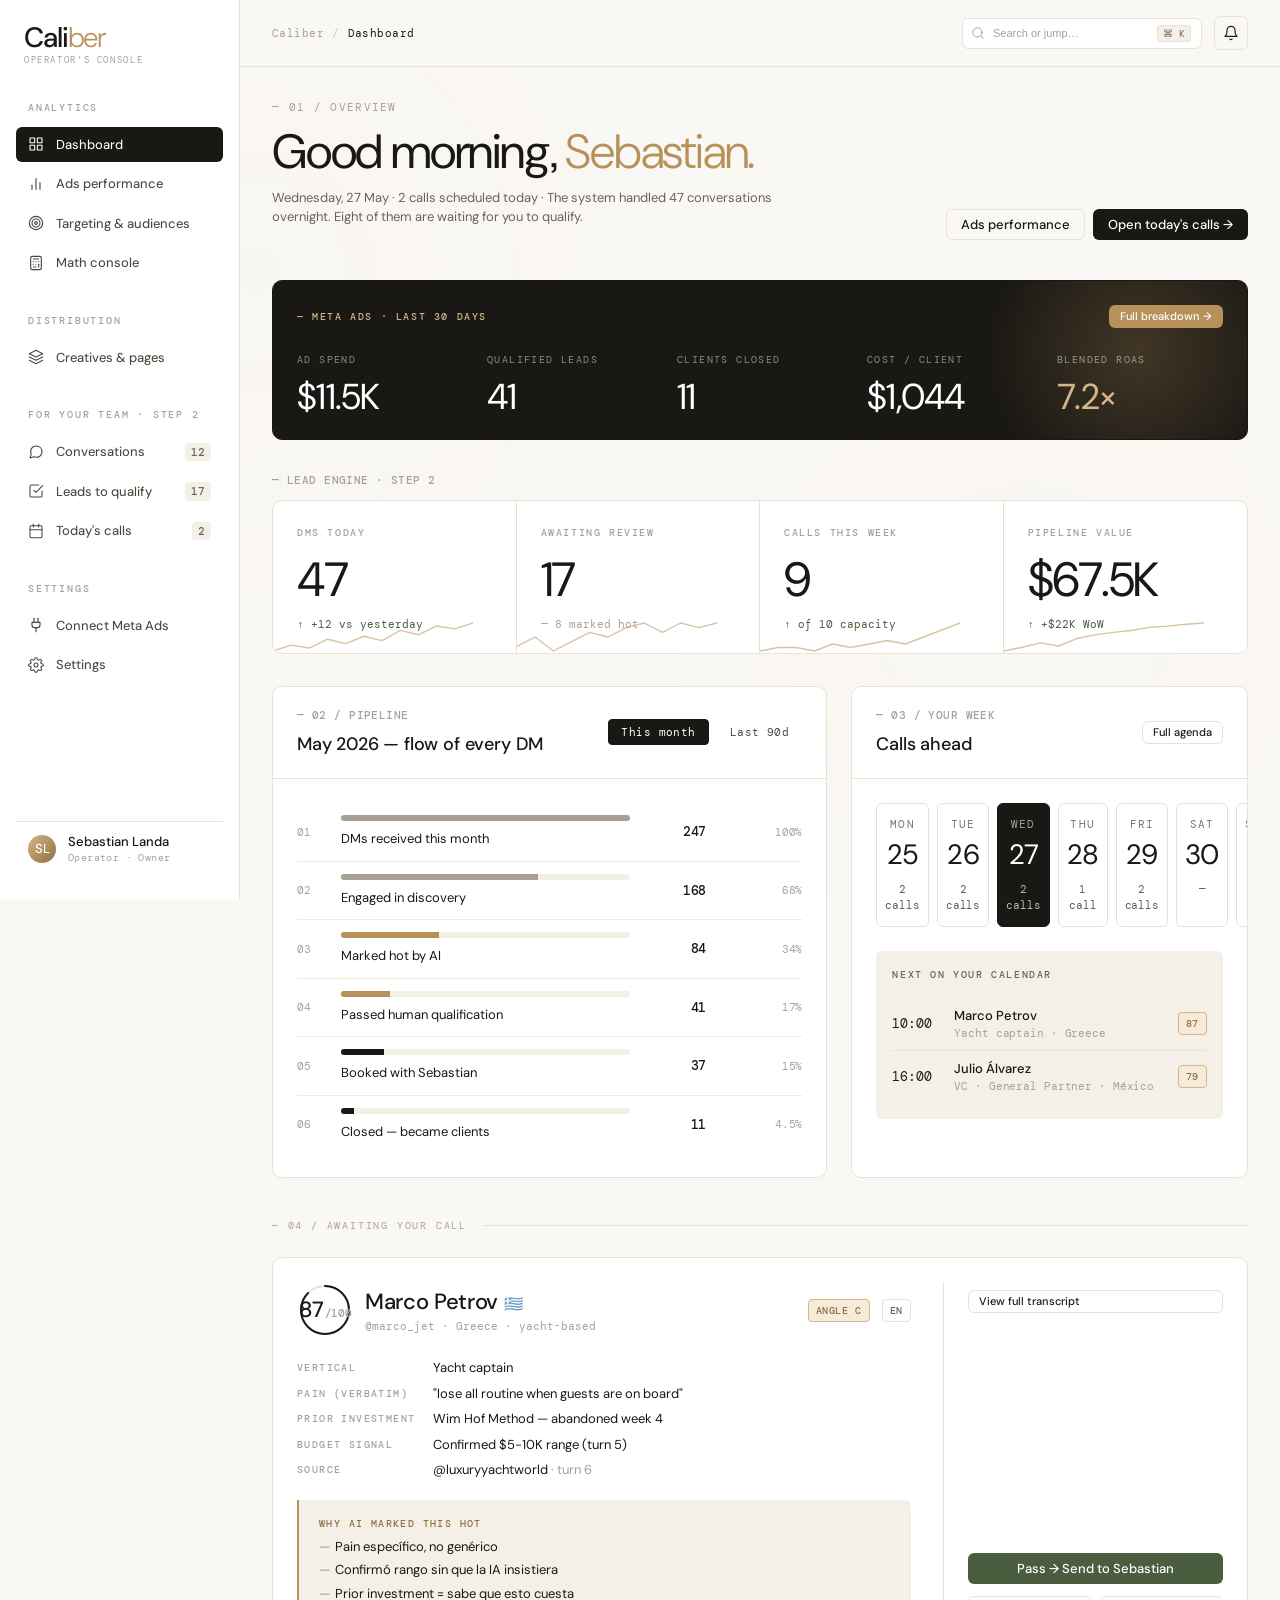
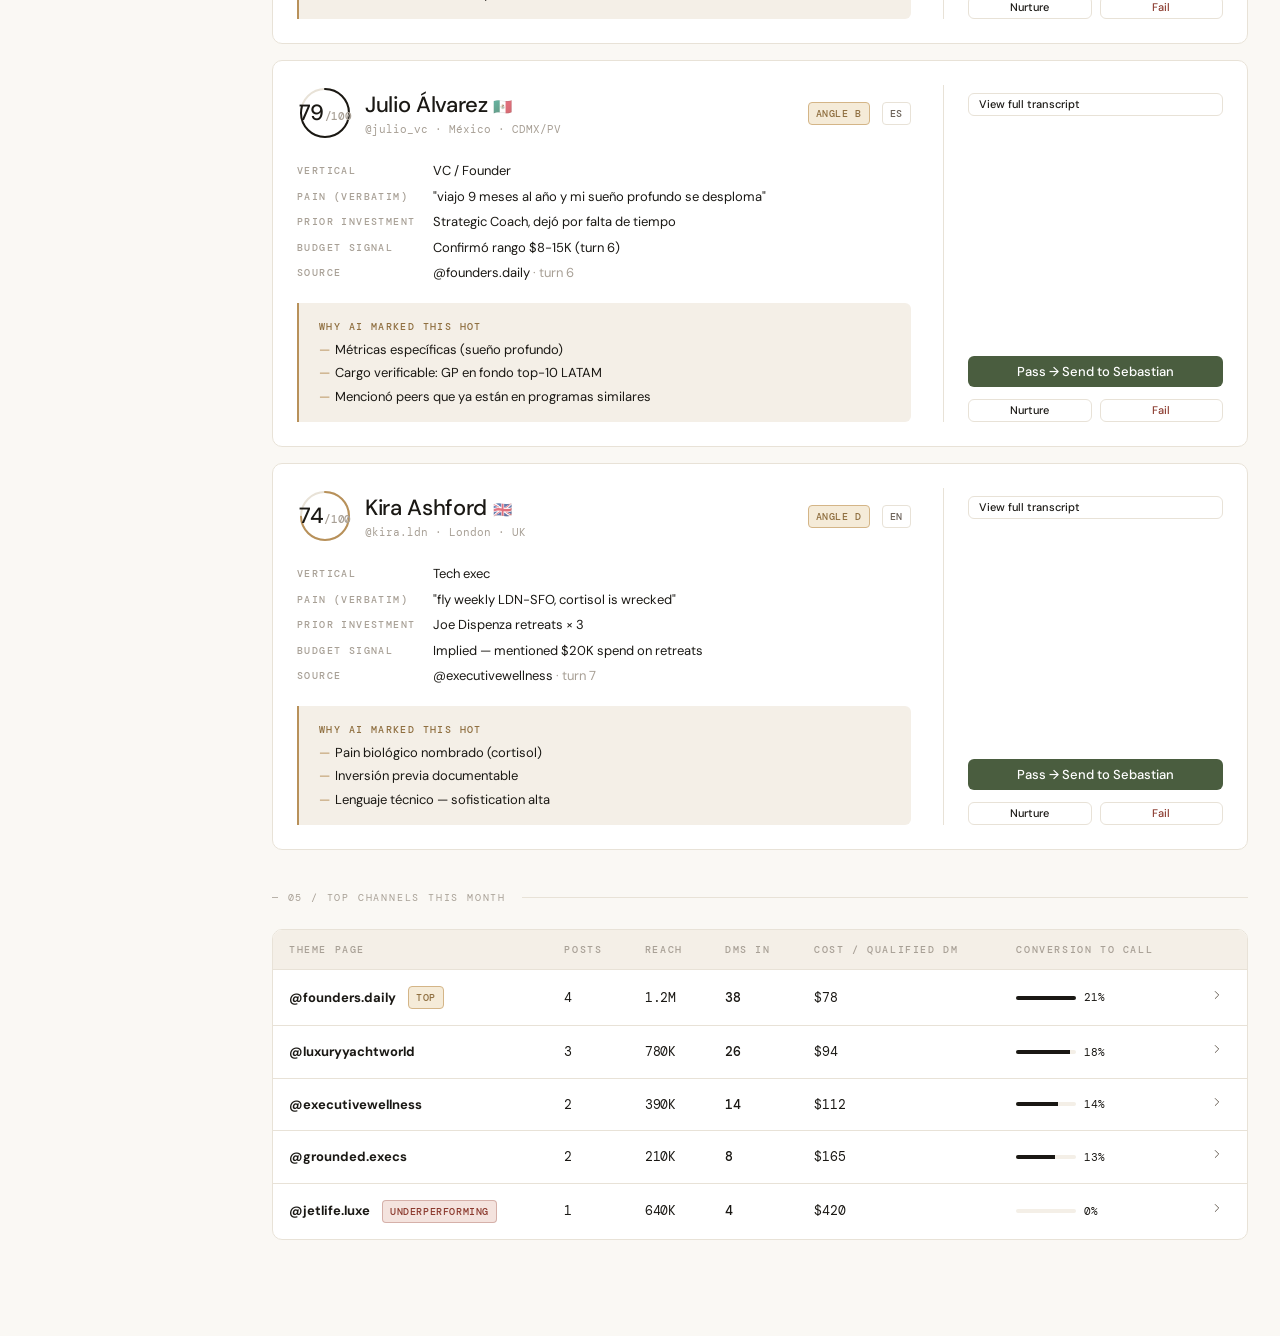
==== index.html @ f2f5db81 "Add Meta Ads analytics: Ads Performance, Targeting & Math Console - New Analytics section: cost funn" ====
<!DOCTYPE html>
<html lang="en">
<head>
<meta charset="UTF-8" />
<meta name="viewport" content="width=device-width, initial-scale=1.0" />
<meta name="caliber-page" content="dashboard|Dashboard" />
<title>Caliber · Dashboard</title>
<link rel="preconnect" href="https://fonts.googleapis.com">
<link rel="preconnect" href="https://fonts.gstatic.com" crossorigin>
<link href="https://fonts.googleapis.com/css2?family=DM+Sans:ital,opsz,wght@0,9..40,100..1000;1,9..40,100..1000&family=DM+Mono:ital,wght@0,300;0,400;0,500;1,300;1,400;1,500&display=swap" rel="stylesheet">
<link rel="stylesheet" href="assets/tokens.css">
<link rel="stylesheet" href="assets/styles.css">
</head>
<body>
<div id="page-content">
<main class="content">

  <!-- Page header ─────────────────────────── -->
  <div class="page-header reveal">
    <div>
      <div class="page-header__num">— 01 / OVERVIEW</div>
      <h1 class="page-header__title">Good morning, <em>Sebastian.</em></h1>
      <p class="page-header__sub">
        Wednesday, 27 May · 2 calls scheduled today · The system handled 47 conversations overnight.
        Eight of them are waiting for you to qualify.
      </p>
    </div>
    <div class="flex gap-2">
      <a href="ads-performance.html" class="btn btn--ghost">Ads performance</a>
      <a href="agenda.html" class="btn btn--primary">Open today's calls →</a>
    </div>
  </div>

  <!-- Ads ROI snapshot (leads the dashboard) ── -->
  <section class="card reveal reveal-1" style="margin-bottom:var(--s-8);background:var(--ink);border-color:var(--ink);overflow:hidden;position:relative">
    <div style="position:absolute;top:-80px;right:-40px;width:300px;height:300px;background:radial-gradient(circle, rgba(184,145,90,0.25), transparent 70%);pointer-events:none"></div>
    <div class="card__body" style="position:relative">
      <div class="flex justify-between items-center mb-6">
        <div class="eyebrow" style="color:var(--gold-soft)">— META ADS · LAST 30 DAYS</div>
        <a href="ads-performance.html" class="btn btn--gold btn--sm">Full breakdown →</a>
      </div>
      <div style="display:grid;grid-template-columns:repeat(5,1fr);gap:var(--s-6)" id="adsSnapshot"></div>
    </div>
  </section>

  <!-- KPIs ─────────────────────────────────── -->
  <div class="eyebrow-num reveal reveal-1" style="margin-bottom:var(--s-3)">— LEAD ENGINE · STEP 2</div>
  <section class="kpi-grid reveal reveal-1" id="kpiGrid"></section>

  <!-- Two-column section ──────────────────── -->
  <div style="display:grid;grid-template-columns: 1.4fr 1fr;gap:var(--s-6);margin-top:var(--s-8)">

    <!-- Pipeline funnel ───────────────────── -->
    <section class="card reveal reveal-2">
      <header class="card__header">
        <div>
          <div class="eyebrow-num">— 02 / PIPELINE</div>
          <h2 class="card__title mt-2">May 2026 — flow of every DM</h2>
        </div>
        <div class="flex gap-2">
          <button class="filter-chip filter-chip--active">This month</button>
          <button class="filter-chip">Last 90d</button>
        </div>
      </header>
      <div class="card__body" id="funnelBody"></div>
    </section>

    <!-- Sebastian's week ──────────────────── -->
    <section class="card reveal reveal-3">
      <header class="card__header">
        <div>
          <div class="eyebrow-num">— 03 / YOUR WEEK</div>
          <h2 class="card__title mt-2">Calls ahead</h2>
        </div>
        <a href="agenda.html" class="btn btn--ghost btn--sm">Full agenda</a>
      </header>
      <div class="card__body" id="weekBody"></div>
    </section>

  </div>

  <!-- Hot leads ───────────────────────────── -->
  <div class="divider-label">
    <span class="divider-label__text">— 04 / Awaiting your call</span>
    <span class="divider-label__line"></span>
  </div>

  <section style="display:grid;gap:var(--s-4)" id="hotLeads"></section>

  <!-- Theme page perf footer ──────────────── -->
  <div class="divider-label">
    <span class="divider-label__text">— 05 / Top channels this month</span>
    <span class="divider-label__line"></span>
  </div>

  <section class="card reveal reveal-5">
    <div class="card__body" style="padding:0">
      <table class="table">
        <thead>
          <tr>
            <th>Theme page</th>
            <th>Posts</th>
            <th>Reach</th>
            <th>DMs in</th>
            <th>Cost / qualified DM</th>
            <th>Conversion to call</th>
            <th></th>
          </tr>
        </thead>
        <tbody id="themePerfBody"></tbody>
      </table>
    </div>
  </section>

  <div style="height:var(--s-16)"></div>

</main>
</div>

<script src="assets/data.js"></script>
<script src="assets/app.js"></script>
<script>
  const D = window.CALIBER_DATA;

  // Ads snapshot (dark band)
  const M = D.meta, ai = M.accountInsights;
  const usd = (n) => '$' + n.toLocaleString('en-US', {maximumFractionDigits: n < 100 ? 2 : 0});
  const usdK = (n) => n >= 1000 ? '$' + (n/1000).toFixed(1) + 'K' : '$' + n;
  const snap = [
    { label: "Ad spend",         value: usdK(ai.spend) },
    { label: "Qualified leads",  value: ai.qualified },
    { label: "Clients closed",   value: ai.customers },
    { label: "Cost / client",    value: usd(ai.spend/ai.customers) },
    { label: "Blended ROAS",     value: (ai.revenue/ai.spend).toFixed(1)+'×', gold: true }
  ];
  document.getElementById('adsSnapshot').innerHTML = snap.map(s => `
    <div>
      <div style="font-family:var(--font-mono);font-size:10px;letter-spacing:0.14em;text-transform:uppercase;color:rgba(255,255,255,0.5);margin-bottom:var(--s-3)">${s.label}</div>
      <div class="display" style="font-size:var(--text-3xl);font-weight:400;letter-spacing:-0.02em;color:${s.gold ? 'var(--gold-soft)' : '#fff'};line-height:1">${s.value}</div>
    </div>
  `).join('');

  // KPIs
  document.getElementById('kpiGrid').innerHTML = D.kpis.map(k => {
    const dir = k.trend === 'up' ? 'up' : k.trend === 'down' ? 'down' : 'flat';
    const arrow = k.trend === 'up' ? '↑' : k.trend === 'down' ? '↓' : '—';
    return `
      <div class="kpi">
        <div class="kpi__label">${k.label}</div>
        <div class="kpi__value">${k.value}</div>
        <div class="kpi__delta kpi__delta--${dir}">${arrow} ${k.delta}</div>
        ${calSparkline(k.spark)}
      </div>
    `;
  }).join('');

  // Pipeline funnel
  document.getElementById('funnelBody').innerHTML = D.pipeline.map((step, idx) => {
    const barWidth = step.pct;
    const isLast = idx === D.pipeline.length - 1;
    return `
      <div style="display:grid;grid-template-columns: 28px 1fr 60px 80px;gap:var(--s-4);align-items:center;padding:var(--s-3) 0;${!isLast ? 'border-bottom:1px solid var(--line-soft);' : ''}">
        <div class="mono text-xs text-quiet">${step.stage}</div>
        <div style="position:relative">
          <div style="background:var(--surface-2);height:6px;border-radius:3px;overflow:hidden;">
            <div style="height:100%;width:${barWidth}%;background:${idx < 2 ? 'var(--ink-quiet)' : idx < 4 ? 'var(--gold)' : 'var(--ink)'};transition:width 800ms cubic-bezier(0.16,1,0.3,1);"></div>
          </div>
          <div class="mt-2 text-sm">${step.label}</div>
        </div>
        <div class="mono text-sm" style="text-align:right;color:var(--ink);font-weight:500">${step.value}</div>
        <div class="mono text-xs text-quiet" style="text-align:right">${step.pct}%</div>
      </div>
    `;
  }).join('');

  // Sebastian's week ahead
  document.getElementById('weekBody').innerHTML = `
    <div style="display:grid;grid-template-columns: repeat(7, 1fr);gap:var(--s-2);">
      ${D.weekAhead.map(d => `
        <div style="padding:var(--s-3) var(--s-2);text-align:center;border:1px solid ${d.today ? 'var(--ink)' : 'var(--line)'};border-radius:var(--r-md);background:${d.today ? 'var(--ink)' : 'var(--surface)'};color:${d.today ? 'var(--surface)' : 'var(--ink)'};">
          <div class="mono text-xs" style="opacity:0.6;letter-spacing:0.1em">${d.day}</div>
          <div class="display text-2xl mt-2" style="line-height:1">${d.date}</div>
          <div class="mono text-xs mt-3" style="opacity:0.7">${d.calls === 0 ? '—' : d.calls + ' call' + (d.calls > 1 ? 's' : '')}</div>
        </div>
      `).join('')}
    </div>
    <div class="mt-6" style="padding:var(--s-4);background:var(--surface-2);border-radius:var(--r-md);">
      <div class="eyebrow mb-4">Next on your calendar</div>
      ${D.todaysCalls.map((c, i) => `
        <div style="display:flex;align-items:center;gap:var(--s-3);padding:var(--s-2) 0;${i === 0 ? 'border-bottom:1px solid var(--line);' : ''}">
          <div class="mono text-sm" style="min-width:50px;color:var(--ink)">${c.time.split('—')[0].trim()}</div>
          <div style="flex:1">
            <div class="text-sm" style="color:var(--ink);font-weight:500">${c.name}</div>
            <div class="mono text-xs text-quiet">${c.vertical} · ${c.country.split('·')[0].trim()}</div>
          </div>
          <div class="tag tag--gold">${c.score}</div>
        </div>
      `).join('')}
    </div>
  `;

  // Hot leads
  document.getElementById('hotLeads').innerHTML = D.leadsHot.slice(0, 3).map((l, i) => `
    <article class="lead-card reveal reveal-${4 + i}">
      <div>
        <div class="lead-card__head">
          ${calScoreDial(l.score, 56)}
          <div>
            <h3 class="lead-card__name">${l.name} <span style="font-size:0.7em;opacity:0.6">${l.flag}</span></h3>
            <div class="lead-card__handle">${l.handle} · ${l.country}</div>
          </div>
          <span class="tag tag--gold" style="margin-left:auto">Angle ${l.angleHit}</span>
          <span class="tag">${l.lang}</span>
        </div>

        <dl class="lead-card__meta">
          <dt>Vertical</dt><dd>${l.vertical}</dd>
          <dt>Pain (verbatim)</dt><dd>"${l.pain}"</dd>
          <dt>Prior investment</dt><dd>${l.priorInvestment}</dd>
          <dt>Budget signal</dt><dd>${l.budgetSignal}</dd>
          <dt>Source</dt><dd>${l.sourceTheme} <span class="text-quiet">· turn ${l.lastTurn}</span></dd>
        </dl>

        <div class="lead-card__why">
          <div class="lead-card__why-label">Why AI marked this hot</div>
          <ul>${l.why.map(w => `<li>${w}</li>`).join('')}</ul>
        </div>
      </div>

      <div class="lead-card__actions">
        <a href="leads.html" class="btn btn--ghost btn--sm" style="justify-content:flex-start">View full transcript</a>
        <div style="margin-top:auto"></div>
        <button class="btn btn--success" onclick="calToast('Lead marked PASS · Calendar slot offered')">Pass → Send to Sebastian</button>
        <div class="lead-card__action-row">
          <button class="btn btn--ghost btn--sm" onclick="calToast('Lead moved to nurture list')">Nurture</button>
          <button class="btn btn--danger btn--sm" onclick="calToast('Lead archived')">Fail</button>
        </div>
      </div>
    </article>
  `).join('');

  // Theme page performance
  const tperf = [
    { handle: "@founders.daily",     posts: 4, reach: "1.2M",  dms: 38, cpd: "$78",  conv: "21%", winner: true },
    { handle: "@luxuryyachtworld",   posts: 3, reach: "780K",  dms: 26, cpd: "$94",  conv: "18%" },
    { handle: "@executivewellness",  posts: 2, reach: "390K",  dms: 14, cpd: "$112", conv: "14%" },
    { handle: "@grounded.execs",     posts: 2, reach: "210K",  dms: 8,  cpd: "$165", conv: "13%" },
    { handle: "@jetlife.luxe",        posts: 1, reach: "640K",  dms: 4,  cpd: "$420", conv: "0%",  warn: true }
  ];
  document.getElementById('themePerfBody').innerHTML = tperf.map(t => `
    <tr>
      <td>
        <div class="flex items-center gap-3">
          <strong>${t.handle}</strong>
          ${t.winner ? '<span class="tag tag--gold">Top</span>' : ''}
          ${t.warn ? '<span class="tag tag--danger">Underperforming</span>' : ''}
        </div>
      </td>
      <td class="mono text-sm">${t.posts}</td>
      <td class="mono text-sm">${t.reach}</td>
      <td class="mono text-sm" style="color:var(--ink);font-weight:500">${t.dms}</td>
      <td class="mono text-sm">${t.cpd}</td>
      <td>
        <div class="flex items-center gap-2">
          <div style="background:var(--surface-2);width:60px;height:4px;border-radius:2px;overflow:hidden;">
            <div style="height:100%;width:${parseFloat(t.conv)*5}%;background:var(--ink);"></div>
          </div>
          <span class="mono text-xs">${t.conv}</span>
        </div>
      </td>
      <td><a href="ads.html" class="text-mute" style="text-decoration:none">${calIcon('arrow', 14)}</a></td>
    </tr>
  `).join('');
</script>
</body>
</html>
---- assets/tokens.css ----
/* ============================================
   CALIBER — Design Tokens
   Quiet luxury operator's console
   ============================================ */

:root {
  /* Surfaces — warm cream paper */
  --bg:           #FAF8F4;
  --surface:      #FFFFFF;
  --surface-2:    #F4EFE7;
  --surface-3:    #ECE6DA;
  --overlay:      rgba(26, 24, 20, 0.55);

  /* Ink — warm charcoal */
  --ink:          #1A1814;
  --ink-soft:     #4D453C;
  --ink-mute:     #6B6259;
  --ink-quiet:    #A8A096;
  --ink-faint:    #C9C2B5;

  /* Lines */
  --line:         #E8E2D7;
  --line-soft:    #F0EAE0;
  --line-strong:  #D4CCBE;

  /* Brand accent — earthy gold, used sparingly */
  --gold:         #B8915A;
  --gold-soft:    #D4B587;
  --gold-deep:    #8F6F40;
  --gold-tint:    #F5EBD8;

  /* Status — warm semantics */
  --hot:          #1A1814;
  --warm:         #B8915A;
  --cool:         #A8A096;
  --danger:       #8B3A2E;
  --danger-tint:  #F4E3DE;
  --success:      #4A5D3F;
  --success-tint: #E3EADE;
  --info:         #4A5466;
  --info-tint:    #DEE2EA;

  /* Type */
  --font-display: 'DM Sans', system-ui, sans-serif;
  --font-body:    'DM Sans', system-ui, sans-serif;
  --font-mono:    'DM Mono', 'SF Mono', monospace;

  /* Scale — modular, 1.25 ratio */
  --text-2xs:  10px;
  --text-xs:   11px;
  --text-sm:   13px;
  --text-base: 14px;
  --text-md:   16px;
  --text-lg:   18px;
  --text-xl:   22px;
  --text-2xl:  28px;
  --text-3xl:  36px;
  --text-4xl:  48px;
  --text-5xl:  64px;
  --text-6xl:  88px;

  /* Spacing — 4px base */
  --s-1: 4px;
  --s-2: 8px;
  --s-3: 12px;
  --s-4: 16px;
  --s-5: 20px;
  --s-6: 24px;
  --s-8: 32px;
  --s-10: 40px;
  --s-12: 48px;
  --s-16: 64px;
  --s-20: 80px;
  --s-24: 96px;

  /* Radii — restrained, mostly sharp */
  --r-xs: 2px;
  --r-sm: 4px;
  --r-md: 6px;
  --r-lg: 10px;
  --r-xl: 16px;
  --r-full: 999px;

  /* Shadows — almost none; the design relies on lines */
  --shadow-sm: 0 1px 0 rgba(26, 24, 20, 0.04);
  --shadow-md: 0 2px 8px rgba(26, 24, 20, 0.06), 0 1px 2px rgba(26, 24, 20, 0.04);
  --shadow-lg: 0 12px 32px rgba(26, 24, 20, 0.08), 0 2px 4px rgba(26, 24, 20, 0.04);
  --shadow-popover: 0 8px 24px rgba(26, 24, 20, 0.12), 0 2px 6px rgba(26, 24, 20, 0.06);

  /* Motion */
  --ease-out:   cubic-bezier(0.16, 1, 0.3, 1);
  --ease-in:    cubic-bezier(0.7, 0, 0.84, 0);
  --ease-inout: cubic-bezier(0.65, 0, 0.35, 1);
  --dur-fast:   140ms;
  --dur-base:   220ms;
  --dur-slow:   420ms;
}

/* ============================================
   Base reset + typography
   ============================================ */
* {
  box-sizing: border-box;
  -webkit-font-smoothing: antialiased;
  -moz-osx-font-smoothing: grayscale;
}

html, body {
  margin: 0;
  padding: 0;
  background: var(--bg);
  color: var(--ink);
  font-family: var(--font-body);
  font-size: var(--text-base);
  line-height: 1.5;
}

body {
  min-height: 100vh;
}

::selection {
  background: var(--gold-soft);
  color: var(--ink);
}

/* Force <em> tags to render upright — used semantically for gold accents */
em, i, cite, address, var, dfn {
  font-style: normal;
}

/* Subtle paper grain on body bg */
body::before {
  content: "";
  position: fixed;
  inset: 0;
  pointer-events: none;
  z-index: 0;
  opacity: 0.4;
  background-image:
    radial-gradient(circle at 20% 30%, rgba(184, 145, 90, 0.04) 0%, transparent 40%),
    radial-gradient(circle at 80% 70%, rgba(184, 145, 90, 0.025) 0%, transparent 50%);
}

/* Type utilities */
.display    { font-family: var(--font-display); letter-spacing: -0.02em; }
.mono       { font-family: var(--font-mono); font-feature-settings: "tnum" on; letter-spacing: -0.01em; }
.eyebrow    { font-family: var(--font-mono); font-size: var(--text-2xs); letter-spacing: 0.16em; text-transform: uppercase; color: var(--ink-mute); font-weight: 500; }
.eyebrow-num{ font-family: var(--font-mono); font-size: var(--text-xs); color: var(--ink-quiet); letter-spacing: 0.04em; font-weight: 500; }
.label      { font-size: var(--text-xs); color: var(--ink-mute); letter-spacing: 0.01em; }
---- assets/styles.css ----
/* ============================================
   CALIBER — Components
   ============================================ */

/* ── Layout shell ─────────────────────────── */
.shell {
  display: grid;
  grid-template-columns: 240px 1fr;
  min-height: 100vh;
  position: relative;
  z-index: 1;
}

.shell--collapsed { grid-template-columns: 64px 1fr; }

/* ── Sidebar ──────────────────────────────── */
.sidebar {
  background: var(--surface);
  border-right: 1px solid var(--line);
  padding: var(--s-6) var(--s-4);
  display: flex;
  flex-direction: column;
  gap: var(--s-8);
  position: sticky;
  top: 0;
  height: 100vh;
  overflow: hidden;
  transition: width var(--dur-base) var(--ease-out);
}

.sidebar__brand {
  display: flex;
  align-items: baseline;
  gap: var(--s-2);
  padding: 0 var(--s-2);
}

.sidebar__brand-mark {
  font-family: var(--font-display);
  font-size: 28px;
  font-weight: 500;
  letter-spacing: -0.04em;
  color: var(--ink);
  line-height: 1;
}

.sidebar__brand-mark em {
  font-style: normal;
  font-weight: 300;
  color: var(--gold);
}

.sidebar__brand-tag {
  font-family: var(--font-mono);
  font-size: 9px;
  letter-spacing: 0.18em;
  color: var(--ink-quiet);
  text-transform: uppercase;
  margin-top: 2px;
}

.sidebar__section { display: flex; flex-direction: column; gap: var(--s-1); }

.sidebar__section-label {
  font-family: var(--font-mono);
  font-size: 10px;
  letter-spacing: 0.18em;
  text-transform: uppercase;
  color: var(--ink-quiet);
  padding: 0 var(--s-3);
  margin-bottom: var(--s-2);
  font-weight: 500;
}

.nav-item {
  display: flex;
  align-items: center;
  gap: var(--s-3);
  padding: var(--s-2) var(--s-3);
  border-radius: var(--r-md);
  color: var(--ink-soft);
  font-size: var(--text-sm);
  text-decoration: none;
  font-weight: 450;
  cursor: pointer;
  position: relative;
  transition: background var(--dur-fast) var(--ease-out), color var(--dur-fast) var(--ease-out);
}

.nav-item:hover {
  background: var(--surface-2);
  color: var(--ink);
}

.nav-item--active {
  background: var(--ink);
  color: var(--surface);
}

.nav-item--active .nav-item__count {
  background: rgba(255, 255, 255, 0.15);
  color: var(--surface);
}

.nav-item__icon {
  width: 16px;
  height: 16px;
  flex-shrink: 0;
}

.nav-item__label { flex: 1; }

.nav-item__count {
  font-family: var(--font-mono);
  font-size: 11px;
  background: var(--surface-2);
  color: var(--ink-mute);
  padding: 1px 6px;
  border-radius: var(--r-sm);
  letter-spacing: -0.02em;
}

.sidebar__footer {
  margin-top: auto;
  padding: var(--s-3);
  border-top: 1px solid var(--line);
  display: flex;
  align-items: center;
  gap: var(--s-3);
}

.avatar {
  width: 28px;
  height: 28px;
  border-radius: var(--r-full);
  background: linear-gradient(135deg, var(--gold-soft), var(--gold-deep));
  display: flex;
  align-items: center;
  justify-content: center;
  font-family: var(--font-display);
  font-size: 13px;
  color: var(--surface);
  font-weight: 500;
  flex-shrink: 0;
}

.avatar--lg { width: 40px; height: 40px; font-size: 16px; }
.avatar--xl { width: 56px; height: 56px; font-size: 22px; }

.sidebar__user-meta { line-height: 1.3; min-width: 0; }
.sidebar__user-name {
  font-size: var(--text-sm);
  color: var(--ink);
  font-weight: 500;
  white-space: nowrap;
  overflow: hidden;
  text-overflow: ellipsis;
}
.sidebar__user-role {
  font-size: var(--text-2xs);
  color: var(--ink-quiet);
  font-family: var(--font-mono);
  letter-spacing: 0.04em;
}

/* ── Main content ─────────────────────────── */
.main {
  display: flex;
  flex-direction: column;
  min-height: 100vh;
  overflow: hidden;
}

.topbar {
  display: flex;
  align-items: center;
  justify-content: space-between;
  padding: var(--s-4) var(--s-8);
  border-bottom: 1px solid var(--line);
  background: var(--bg);
  position: sticky;
  top: 0;
  z-index: 10;
  backdrop-filter: blur(8px);
  background: rgba(250, 248, 244, 0.85);
}

.topbar__left { display: flex; align-items: center; gap: var(--s-6); }
.topbar__right { display: flex; align-items: center; gap: var(--s-3); }

.breadcrumb {
  display: flex;
  align-items: center;
  gap: var(--s-2);
  font-family: var(--font-mono);
  font-size: var(--text-xs);
  letter-spacing: 0.04em;
  color: var(--ink-quiet);
}

.breadcrumb__sep { opacity: 0.5; }
.breadcrumb__current { color: var(--ink); }

.cmdk-trigger {
  display: flex;
  align-items: center;
  gap: var(--s-2);
  padding: 6px 10px 6px 8px;
  background: var(--surface);
  border: 1px solid var(--line);
  border-radius: var(--r-md);
  color: var(--ink-quiet);
  font-size: var(--text-xs);
  cursor: pointer;
  min-width: 240px;
  transition: border-color var(--dur-fast);
}

.cmdk-trigger:hover { border-color: var(--line-strong); }

.cmdk-trigger__kbd {
  margin-left: auto;
  font-family: var(--font-mono);
  font-size: 10px;
  padding: 1px 5px;
  background: var(--surface-2);
  border: 1px solid var(--line);
  border-radius: 3px;
  color: var(--ink-mute);
}

/* ── Content padding ──────────────────────── */
.content { padding: var(--s-8); flex: 1; overflow: auto; }
.content--flush { padding: 0; }

/* ── Page header ──────────────────────────── */
.page-header {
  display: flex;
  align-items: end;
  justify-content: space-between;
  margin-bottom: var(--s-10);
  gap: var(--s-8);
}

.page-header__title {
  font-family: var(--font-display);
  font-size: var(--text-4xl);
  font-weight: 400;
  letter-spacing: -0.025em;
  line-height: 1;
  color: var(--ink);
  margin: 0;
  font-feature-settings: "ss01" on;
}

.page-header__title em {
  font-style: normal;
  font-weight: 300;
  color: var(--gold);
}

.page-header__sub {
  margin-top: var(--s-3);
  color: var(--ink-mute);
  font-size: var(--text-sm);
  max-width: 56ch;
}

.page-header__num {
  font-family: var(--font-mono);
  font-size: var(--text-xs);
  color: var(--ink-quiet);
  letter-spacing: 0.12em;
  margin-bottom: var(--s-3);
}

/* ── Buttons ──────────────────────────────── */
.btn {
  display: inline-flex;
  align-items: center;
  justify-content: center;
  gap: var(--s-2);
  padding: 8px 14px;
  font-family: var(--font-body);
  font-size: var(--text-sm);
  font-weight: 500;
  border: 1px solid transparent;
  border-radius: var(--r-md);
  cursor: pointer;
  transition: all var(--dur-fast) var(--ease-out);
  text-decoration: none;
  line-height: 1;
  white-space: nowrap;
}

.btn:focus-visible {
  outline: 2px solid var(--gold);
  outline-offset: 2px;
}

.btn--primary { background: var(--ink); color: var(--surface); }
.btn--primary:hover { background: #000; transform: translateY(-1px); }

.btn--ghost { background: transparent; color: var(--ink); border-color: var(--line); }
.btn--ghost:hover { background: var(--surface-2); border-color: var(--line-strong); }

.btn--gold { background: var(--gold); color: var(--surface); }
.btn--gold:hover { background: var(--gold-deep); }

.btn--danger { background: transparent; color: var(--danger); border-color: var(--line); }
.btn--danger:hover { background: var(--danger-tint); border-color: var(--danger); }

.btn--success { background: var(--success); color: var(--surface); }
.btn--success:hover { background: #3a4a31; transform: translateY(-1px); }

.btn--icon { padding: 8px; min-width: 32px; }

.btn--lg { padding: 12px 20px; font-size: var(--text-md); }
.btn--sm { padding: 5px 10px; font-size: var(--text-xs); }

/* ── Cards ────────────────────────────────── */
.card {
  background: var(--surface);
  border: 1px solid var(--line);
  border-radius: var(--r-lg);
  overflow: hidden;
}

.card__header {
  padding: var(--s-5) var(--s-6);
  border-bottom: 1px solid var(--line);
  display: flex;
  align-items: center;
  justify-content: space-between;
}

.card__title {
  font-family: var(--font-display);
  font-size: var(--text-lg);
  font-weight: 500;
  letter-spacing: -0.01em;
  margin: 0;
}

.card__body { padding: var(--s-6); }

/* ── KPI tiles ────────────────────────────── */
.kpi-grid {
  display: grid;
  grid-template-columns: repeat(4, 1fr);
  gap: 0;
  border: 1px solid var(--line);
  border-radius: var(--r-lg);
  background: var(--surface);
  overflow: hidden;
}

.kpi {
  padding: var(--s-6) var(--s-6) var(--s-5);
  border-right: 1px solid var(--line);
  position: relative;
  transition: background var(--dur-base);
}

.kpi:last-child { border-right: none; }
.kpi:hover { background: var(--surface-2); }

.kpi__label {
  font-family: var(--font-mono);
  font-size: 10px;
  letter-spacing: 0.16em;
  text-transform: uppercase;
  color: var(--ink-quiet);
  font-weight: 500;
  margin-bottom: var(--s-4);
}

.kpi__value {
  font-family: var(--font-display);
  font-size: var(--text-4xl);
  font-weight: 400;
  letter-spacing: -0.03em;
  color: var(--ink);
  line-height: 1;
  display: flex;
  align-items: baseline;
  gap: var(--s-2);
}

.kpi__value sup {
  font-family: var(--font-mono);
  font-size: var(--text-xs);
  font-weight: 500;
  color: var(--ink-mute);
  letter-spacing: 0;
  top: -1em;
}

.kpi__delta {
  font-family: var(--font-mono);
  font-size: var(--text-xs);
  margin-top: var(--s-3);
  letter-spacing: 0;
}

.kpi__delta--up    { color: var(--success); }
.kpi__delta--down  { color: var(--danger); }
.kpi__delta--flat  { color: var(--ink-quiet); }

.kpi__spark {
  position: absolute;
  bottom: 0;
  left: 0;
  right: 0;
  height: 32px;
  opacity: 0.6;
  pointer-events: none;
}

/* ── Tags / Pills ─────────────────────────── */
.tag {
  display: inline-flex;
  align-items: center;
  gap: 4px;
  font-family: var(--font-mono);
  font-size: 10px;
  letter-spacing: 0.06em;
  padding: 3px 7px;
  border-radius: var(--r-sm);
  border: 1px solid var(--line);
  color: var(--ink-mute);
  background: var(--surface);
  font-weight: 500;
  text-transform: uppercase;
}

.tag--gold   { background: var(--gold-tint); color: var(--gold-deep); border-color: var(--gold-soft); }
.tag--hot    { background: var(--ink); color: var(--surface); border-color: var(--ink); }
.tag--success{ background: var(--success-tint); color: var(--success); border-color: rgba(74, 93, 63, 0.3); }
.tag--danger { background: var(--danger-tint); color: var(--danger); border-color: rgba(139, 58, 46, 0.3); }
.tag--info   { background: var(--info-tint); color: var(--info); border-color: rgba(74, 84, 102, 0.3); }
.tag--ghost  { background: transparent; }

/* ── Pillar tag (special) ─────────────────── */
.pillar-tag {
  display: inline-flex;
  align-items: center;
  justify-content: center;
  width: 22px;
  height: 22px;
  border: 1px solid var(--line);
  border-radius: var(--r-sm);
  font-family: var(--font-mono);
  font-size: 11px;
  font-weight: 500;
  color: var(--ink-soft);
  background: var(--surface);
}

.pillar-tag--active { background: var(--ink); color: var(--surface); border-color: var(--ink); }

/* ── Score dial ───────────────────────────── */
.score-dial {
  display: inline-flex;
  align-items: center;
  justify-content: center;
  position: relative;
  width: 64px;
  height: 64px;
}

.score-dial__num {
  font-family: var(--font-display);
  font-size: var(--text-xl);
  font-weight: 500;
  color: var(--ink);
  letter-spacing: -0.02em;
  position: relative;
  z-index: 2;
  line-height: 1;
}

.score-dial__num em {
  font-size: var(--text-xs);
  color: var(--ink-quiet);
  font-style: normal;
  font-family: var(--font-mono);
  margin-left: 1px;
}

.score-dial svg {
  position: absolute;
  inset: 0;
  transform: rotate(-90deg);
}

.score-dial__track { stroke: var(--line); fill: none; }
.score-dial__fill  { stroke: var(--ink); fill: none; transition: stroke-dashoffset var(--dur-slow) var(--ease-out); }
.score-dial--warm .score-dial__fill { stroke: var(--gold); }
.score-dial--cool .score-dial__fill { stroke: var(--ink-quiet); }

/* Score dial inverted (on dark surfaces) */
.call-brief--current .score-dial__num,
.summary-banner .score-dial__num { color: var(--surface); }
.call-brief--current .score-dial__num em,
.summary-banner .score-dial__num em { color: rgba(255,255,255,0.5); }
.call-brief--current .score-dial__track,
.summary-banner .score-dial__track { stroke: rgba(255,255,255,0.15); }
.call-brief--current .score-dial__fill,
.summary-banner .score-dial__fill { stroke: var(--gold-soft); }

/* ── Status dot ───────────────────────────── */
.dot {
  width: 6px;
  height: 6px;
  border-radius: var(--r-full);
  display: inline-block;
}
.dot--hot   { background: var(--gold); box-shadow: 0 0 0 3px var(--gold-tint); }
.dot--warm  { background: var(--ink-mute); }
.dot--cool  { background: var(--ink-faint); }
.dot--live  {
  background: #46BB7D;
  box-shadow: 0 0 0 3px rgba(70, 187, 125, 0.18);
  animation: live-pulse 2s ease-in-out infinite;
}

@keyframes live-pulse {
  0%, 100% { box-shadow: 0 0 0 3px rgba(70, 187, 125, 0.18); }
  50%      { box-shadow: 0 0 0 6px rgba(70, 187, 125, 0.08); }
}

/* ── Tables ───────────────────────────────── */
.table {
  width: 100%;
  border-collapse: collapse;
  font-size: var(--text-sm);
}

.table th {
  text-align: left;
  font-family: var(--font-mono);
  font-size: 10px;
  letter-spacing: 0.16em;
  text-transform: uppercase;
  color: var(--ink-quiet);
  font-weight: 500;
  padding: var(--s-3) var(--s-4);
  border-bottom: 1px solid var(--line);
  background: var(--surface-2);
}

.table td {
  padding: var(--s-4);
  border-bottom: 1px solid var(--line);
  color: var(--ink);
  vertical-align: middle;
}

.table tr { transition: background var(--dur-fast); }
.table tr:hover td { background: var(--surface-2); cursor: pointer; }
.table tr:last-child td { border-bottom: none; }

/* ── Inputs ───────────────────────────────── */
.input {
  display: block;
  width: 100%;
  padding: 9px 12px;
  font-family: var(--font-body);
  font-size: var(--text-sm);
  color: var(--ink);
  background: var(--surface);
  border: 1px solid var(--line);
  border-radius: var(--r-md);
  transition: border-color var(--dur-fast);
}

.input:focus {
  outline: none;
  border-color: var(--ink);
}

.input::placeholder { color: var(--ink-quiet); }

.input-group { display: flex; flex-direction: column; gap: 6px; }

/* ── Filters bar ──────────────────────────── */
.filter-bar {
  display: flex;
  align-items: center;
  gap: var(--s-2);
  padding: var(--s-3) var(--s-4);
  border: 1px solid var(--line);
  border-radius: var(--r-md);
  background: var(--surface);
  flex-wrap: wrap;
}

.filter-chip {
  padding: 5px 12px;
  font-family: var(--font-mono);
  font-size: 11px;
  letter-spacing: 0.04em;
  color: var(--ink-soft);
  background: transparent;
  border: 1px solid transparent;
  border-radius: var(--r-sm);
  cursor: pointer;
  transition: all var(--dur-fast);
}

.filter-chip:hover { background: var(--surface-2); }
.filter-chip--active { background: var(--ink); color: var(--surface); border-color: var(--ink); }

/* ── Divider with label ───────────────────── */
.divider-label {
  display: flex;
  align-items: center;
  gap: var(--s-4);
  margin: var(--s-10) 0 var(--s-6);
}

.divider-label__line {
  height: 1px;
  background: var(--line);
  flex: 1;
}

.divider-label__text {
  font-family: var(--font-mono);
  font-size: 10px;
  letter-spacing: 0.18em;
  text-transform: uppercase;
  color: var(--ink-quiet);
}

/* ── Conversation bubbles ─────────────────── */
.bubble {
  max-width: 70%;
  padding: var(--s-3) var(--s-4);
  font-size: var(--text-sm);
  line-height: 1.55;
  border-radius: var(--r-lg);
}

.bubble--ai {
  background: var(--surface-2);
  color: var(--ink);
  border-bottom-left-radius: 2px;
  align-self: flex-start;
}

.bubble--lead {
  background: var(--ink);
  color: var(--surface);
  border-bottom-right-radius: 2px;
  align-self: flex-end;
}

.bubble__meta {
  font-family: var(--font-mono);
  font-size: 10px;
  color: var(--ink-quiet);
  margin-top: 4px;
  letter-spacing: 0.04em;
}

.bubble--lead + .bubble__meta { text-align: right; }

/* ── Lead card (large) ────────────────────── */
.lead-card {
  background: var(--surface);
  border: 1px solid var(--line);
  border-radius: var(--r-lg);
  padding: var(--s-6);
  display: grid;
  grid-template-columns: 1fr 280px;
  gap: var(--s-8);
  transition: border-color var(--dur-base), transform var(--dur-base) var(--ease-out);
}

.lead-card:hover { border-color: var(--ink); }

.lead-card__head {
  display: flex;
  align-items: center;
  gap: var(--s-3);
  margin-bottom: var(--s-5);
}

.lead-card__name {
  font-family: var(--font-display);
  font-size: var(--text-xl);
  font-weight: 500;
  letter-spacing: -0.015em;
  margin: 0;
}

.lead-card__handle {
  font-family: var(--font-mono);
  font-size: var(--text-xs);
  color: var(--ink-quiet);
  letter-spacing: 0;
}

.lead-card__meta {
  display: grid;
  grid-template-columns: 120px 1fr;
  gap: 6px var(--s-4);
  font-size: var(--text-sm);
  margin-bottom: var(--s-5);
}

.lead-card__meta dt {
  font-family: var(--font-mono);
  font-size: 10px;
  letter-spacing: 0.14em;
  text-transform: uppercase;
  color: var(--ink-quiet);
  font-weight: 500;
  align-self: center;
}

.lead-card__meta dd {
  margin: 0;
  color: var(--ink);
}

.lead-card__why {
  background: var(--surface-2);
  border-left: 2px solid var(--gold);
  padding: var(--s-4) var(--s-5);
  border-radius: 0 var(--r-md) var(--r-md) 0;
  margin-top: var(--s-5);
}

.lead-card__why-label {
  font-family: var(--font-mono);
  font-size: 10px;
  letter-spacing: 0.14em;
  text-transform: uppercase;
  color: var(--gold-deep);
  font-weight: 500;
  margin-bottom: 6px;
}

.lead-card__why ul {
  margin: 0;
  padding: 0;
  list-style: none;
  display: flex;
  flex-direction: column;
  gap: 4px;
}

.lead-card__why li {
  font-size: var(--text-sm);
  color: var(--ink);
  padding-left: var(--s-4);
  position: relative;
}

.lead-card__why li::before {
  content: "—";
  position: absolute;
  left: 0;
  color: var(--gold);
}

.lead-card__actions {
  display: flex;
  flex-direction: column;
  gap: var(--s-3);
  padding-top: var(--s-2);
  border-left: 1px solid var(--line);
  padding-left: var(--s-6);
}

.lead-card__action-row { display: grid; grid-template-columns: 1fr 1fr; gap: var(--s-2); }

/* ── Theme page card ──────────────────────── */
.tpage-card {
  background: var(--surface);
  border: 1px solid var(--line);
  border-radius: var(--r-md);
  padding: var(--s-4) var(--s-5);
  display: grid;
  grid-template-columns: 36px 1fr auto auto auto auto;
  gap: var(--s-4);
  align-items: center;
  font-size: var(--text-sm);
  transition: border-color var(--dur-fast), background var(--dur-fast);
  cursor: pointer;
}

.tpage-card:hover { border-color: var(--ink); }
.tpage-card--selected { background: var(--surface-2); border-color: var(--ink); }

.tpage-card__star {
  background: transparent;
  border: none;
  cursor: pointer;
  font-size: 16px;
  color: var(--ink-faint);
  padding: 0;
  width: 24px;
  height: 24px;
  display: flex;
  align-items: center;
  justify-content: center;
  transition: color var(--dur-fast);
}

.tpage-card__star--on { color: var(--gold); }
.tpage-card__star:hover { color: var(--gold); }

.tpage-card__handle {
  font-family: var(--font-body);
  font-weight: 500;
  color: var(--ink);
}

.tpage-card__followers {
  font-family: var(--font-mono);
  color: var(--ink-mute);
  font-size: var(--text-xs);
}

.tpage-card__price {
  font-family: var(--font-mono);
  font-size: var(--text-xs);
  color: var(--ink);
  letter-spacing: -0.01em;
}

.tpage-card__audit {
  font-family: var(--font-mono);
  font-size: var(--text-xs);
  padding: 2px 8px;
  border-radius: var(--r-sm);
  letter-spacing: 0;
}

.tpage-card__audit--high { background: var(--success-tint); color: var(--success); }
.tpage-card__audit--mid  { background: var(--gold-tint); color: var(--gold-deep); }
.tpage-card__audit--low  { background: var(--danger-tint); color: var(--danger); }

/* ── Creative tile ────────────────────────── */
.creative-grid {
  display: grid;
  grid-template-columns: repeat(auto-fill, minmax(180px, 1fr));
  gap: var(--s-4);
}

.creative-tile {
  background: var(--surface);
  border: 1px solid var(--line);
  border-radius: var(--r-md);
  overflow: hidden;
  cursor: pointer;
  transition: transform var(--dur-base) var(--ease-out), border-color var(--dur-base);
}

.creative-tile:hover { transform: translateY(-2px); border-color: var(--ink); }
.creative-tile--add {
  display: flex;
  align-items: center;
  justify-content: center;
  min-height: 240px;
  border: 1px dashed var(--line-strong);
  background: transparent;
  color: var(--ink-mute);
  font-family: var(--font-mono);
  font-size: var(--text-xs);
  letter-spacing: 0.12em;
  text-transform: uppercase;
}

.creative-tile--add:hover { border-color: var(--ink); color: var(--ink); background: var(--surface-2); }

.creative-tile__thumb {
  aspect-ratio: 4/5;
  background: linear-gradient(135deg, #2C2620, #4D453C);
  position: relative;
  overflow: hidden;
}

.creative-tile__thumb--reel {
  background:
    radial-gradient(circle at 30% 40%, rgba(184, 145, 90, 0.4) 0%, transparent 50%),
    linear-gradient(135deg, #2C2620, #4D453C);
}

.creative-tile__thumb--carousel {
  background:
    radial-gradient(circle at 70% 60%, rgba(184, 145, 90, 0.3) 0%, transparent 50%),
    linear-gradient(135deg, #1A1814, #2C2620);
}

.creative-tile__thumb--static {
  background:
    radial-gradient(circle at 50% 50%, rgba(212, 181, 135, 0.3) 0%, transparent 60%),
    linear-gradient(135deg, #4D453C, #6B6259);
}

.creative-tile__play {
  position: absolute;
  top: var(--s-3);
  left: var(--s-3);
  font-family: var(--font-mono);
  font-size: 10px;
  letter-spacing: 0.12em;
  text-transform: uppercase;
  color: rgba(255, 255, 255, 0.8);
  padding: 3px 7px;
  border: 1px solid rgba(255, 255, 255, 0.2);
  border-radius: var(--r-sm);
  background: rgba(0, 0, 0, 0.25);
  backdrop-filter: blur(4px);
}

.creative-tile__angle {
  position: absolute;
  top: var(--s-3);
  right: var(--s-3);
  font-family: var(--font-display);
  font-size: var(--text-2xl);
  color: rgba(255, 255, 255, 0.9);
  font-weight: 400;
  font-style: normal;
}

.creative-tile__meta {
  padding: var(--s-3) var(--s-4);
  display: flex;
  align-items: center;
  justify-content: space-between;
  font-size: var(--text-xs);
}

.creative-tile__hook {
  color: var(--ink);
  font-weight: 500;
  margin: 0 0 var(--s-1);
  font-size: var(--text-sm);
  line-height: 1.3;
}

.creative-tile__stats {
  font-family: var(--font-mono);
  color: var(--ink-quiet);
  font-size: 10px;
  letter-spacing: 0.04em;
}

/* ── Modal / overlay ──────────────────────── */
.modal-bg {
  position: fixed;
  inset: 0;
  background: var(--overlay);
  z-index: 100;
  display: none;
  align-items: center;
  justify-content: center;
  padding: var(--s-8);
  animation: fadein var(--dur-base) var(--ease-out);
}

.modal-bg--open { display: flex; }

.modal {
  background: var(--bg);
  border: 1px solid var(--line);
  border-radius: var(--r-lg);
  max-width: 640px;
  width: 100%;
  max-height: 80vh;
  overflow: auto;
  animation: slidein var(--dur-base) var(--ease-out);
}

@keyframes fadein { from { opacity: 0; } to { opacity: 1; } }
@keyframes slidein { from { opacity: 0; transform: translateY(8px); } to { opacity: 1; transform: translateY(0); } }

/* ── Cmd-K palette ────────────────────────── */
.cmdk {
  background: var(--bg);
  border: 1px solid var(--line);
  border-radius: var(--r-lg);
  max-width: 560px;
  width: 100%;
  overflow: hidden;
  box-shadow: var(--shadow-popover);
  animation: cmdk-in var(--dur-base) var(--ease-out);
}

@keyframes cmdk-in {
  from { opacity: 0; transform: translateY(-12px) scale(0.98); }
  to   { opacity: 1; transform: translateY(0) scale(1); }
}

.cmdk__input {
  width: 100%;
  border: none;
  background: transparent;
  padding: var(--s-5) var(--s-6);
  font-family: var(--font-display);
  font-size: var(--text-lg);
  color: var(--ink);
  outline: none;
  border-bottom: 1px solid var(--line);
}

.cmdk__input::placeholder { color: var(--ink-quiet); font-style: normal; }

.cmdk__list { padding: var(--s-2); max-height: 320px; overflow: auto; }
.cmdk__group-label {
  font-family: var(--font-mono);
  font-size: 10px;
  letter-spacing: 0.16em;
  text-transform: uppercase;
  color: var(--ink-quiet);
  padding: var(--s-3) var(--s-3) var(--s-2);
  font-weight: 500;
}

.cmdk__item {
  display: flex;
  align-items: center;
  gap: var(--s-3);
  padding: var(--s-2) var(--s-3);
  border-radius: var(--r-md);
  cursor: pointer;
  font-size: var(--text-sm);
  text-decoration: none;
  color: var(--ink);
}

.nav-item, a.nav-item { text-decoration: none; }

.cmdk__item:hover, .cmdk__item--active { background: var(--surface-2); }
.cmdk__item-icon { color: var(--ink-mute); }
.cmdk__item-shortcut {
  margin-left: auto;
  font-family: var(--font-mono);
  font-size: 10px;
  color: var(--ink-quiet);
  letter-spacing: 0.06em;
}

/* ── Empty states ─────────────────────────── */
.empty {
  display: flex;
  flex-direction: column;
  align-items: center;
  justify-content: center;
  padding: var(--s-16) var(--s-6);
  text-align: center;
  gap: var(--s-3);
}

.empty__icon {
  width: 48px;
  height: 48px;
  border-radius: var(--r-full);
  background: var(--surface-2);
  display: flex;
  align-items: center;
  justify-content: center;
  color: var(--ink-mute);
  margin-bottom: var(--s-2);
}

.empty__title {
  font-family: var(--font-display);
  font-size: var(--text-lg);
  font-weight: 500;
  color: var(--ink);
  margin: 0;
}

.empty__sub { color: var(--ink-mute); font-size: var(--text-sm); max-width: 36ch; }

/* ── Reveal on load (subtle) ──────────────── */
.reveal { opacity: 0; transform: translateY(8px); animation: reveal var(--dur-slow) var(--ease-out) forwards; }
.reveal-1 { animation-delay: 40ms; }
.reveal-2 { animation-delay: 100ms; }
.reveal-3 { animation-delay: 160ms; }
.reveal-4 { animation-delay: 220ms; }
.reveal-5 { animation-delay: 280ms; }
.reveal-6 { animation-delay: 340ms; }

@keyframes reveal {
  to { opacity: 1; transform: translateY(0); }
}

/* ── Utils ────────────────────────────────── */
.flex { display: flex; }
.flex-col { display: flex; flex-direction: column; }
.items-center { align-items: center; }
.justify-between { justify-content: space-between; }
.gap-1 { gap: var(--s-1); }
.gap-2 { gap: var(--s-2); }
.gap-3 { gap: var(--s-3); }
.gap-4 { gap: var(--s-4); }
.gap-6 { gap: var(--s-6); }
.gap-8 { gap: var(--s-8); }
.mt-2 { margin-top: var(--s-2); }
.mt-3 { margin-top: var(--s-3); }
.mt-4 { margin-top: var(--s-4); }
.mt-6 { margin-top: var(--s-6); }
.mb-4 { margin-bottom: var(--s-4); }
.mb-6 { margin-bottom: var(--s-6); }
.text-mute { color: var(--ink-mute); }
.text-quiet { color: var(--ink-quiet); }
.text-gold { color: var(--gold); }
.text-success { color: var(--success); }
.text-danger { color: var(--danger); }
.font-display { font-family: var(--font-display); }
.font-mono { font-family: var(--font-mono); }
.italic { font-style: normal; }
.font-light { font-weight: 300; }
.font-medium { font-weight: 500; }
.text-xs { font-size: var(--text-xs); }
.text-sm { font-size: var(--text-sm); }
.text-lg { font-size: var(--text-lg); }
.text-xl { font-size: var(--text-xl); }
.text-2xl { font-size: var(--text-2xl); }
.text-3xl { font-size: var(--text-3xl); }
.text-4xl { font-size: var(--text-4xl); }
.uppercase { text-transform: uppercase; }
.tracking-wide { letter-spacing: 0.06em; }
.tracking-wider { letter-spacing: 0.14em; }
.w-full { width: 100%; }

/* ============================================
   ADS ANALYTICS — funnel, metrics, insights
   ============================================ */

/* Connection banner */
.conn-banner {
  display: flex;
  align-items: center;
  gap: var(--s-3);
  padding: var(--s-3) var(--s-5);
  background: var(--gold-tint);
  border: 1px solid var(--gold-soft);
  border-radius: var(--r-md);
  margin-bottom: var(--s-6);
  font-size: var(--text-sm);
}
.conn-banner__dot { width: 8px; height: 8px; border-radius: 50%; background: var(--gold); flex-shrink: 0; }
.conn-banner__text { color: var(--ink-soft); }
.conn-banner__text strong { color: var(--ink); }
.conn-banner__cta { margin-left: auto; }

/* Cost funnel — horizontal bars that taper */
.funnel { display: flex; flex-direction: column; gap: var(--s-2); }
.funnel-row {
  display: grid;
  grid-template-columns: 170px 1fr 130px;
  align-items: center;
  gap: var(--s-4);
}
.funnel-row__label { display: flex; flex-direction: column; gap: 2px; }
.funnel-row__stage { font-size: var(--text-sm); font-weight: 500; color: var(--ink); display: flex; align-items: center; gap: 6px; }
.funnel-row__count { font-family: var(--font-mono); font-size: var(--text-xs); color: var(--ink-quiet); }
.funnel-row__bar-wrap { position: relative; height: 38px; display: flex; align-items: center; }
.funnel-row__bar {
  height: 100%;
  border-radius: var(--r-sm);
  display: flex;
  align-items: center;
  padding: 0 var(--s-4);
  color: var(--surface);
  font-family: var(--font-mono);
  font-size: var(--text-xs);
  transition: width 700ms var(--ease-out);
  min-width: 60px;
}
.funnel-row__cost { text-align: right; }
.funnel-row__cost-val { font-family: var(--font-display); font-size: var(--text-lg); font-weight: 500; color: var(--ink); letter-spacing: -0.01em; }
.funnel-row__cost-lbl { font-family: var(--font-mono); font-size: 10px; color: var(--ink-quiet); letter-spacing: 0.04em; }
.funnel-row__drop {
  font-family: var(--font-mono); font-size: 10px; color: var(--ink-faint);
  text-align: center; padding: 2px 0;
}
.funnel-meta-tag {
  font-family: var(--font-mono); font-size: 9px; letter-spacing: 0.08em;
  padding: 1px 5px; border-radius: 3px; text-transform: uppercase;
}
.funnel-meta-tag--api { background: #E7EFFF; color: #0866FF; }
.funnel-meta-tag--calc { background: var(--surface-3); color: var(--ink-mute); }

/* Metric cell (for campaign table) */
.metric { font-family: var(--font-mono); font-size: var(--text-sm); letter-spacing: -0.01em; }
.metric--good { color: var(--success); }
.metric--warn { color: var(--gold-deep); }
.metric--bad  { color: var(--danger); }

/* Insight cards */
.insight-grid { display: grid; grid-template-columns: repeat(2, 1fr); gap: var(--s-4); }
.insight {
  border: 1px solid var(--line);
  border-radius: var(--r-lg);
  padding: var(--s-5);
  background: var(--surface);
  border-left-width: 3px;
}
.insight--good { border-left-color: var(--success); }
.insight--bad  { border-left-color: var(--danger); }
.insight--warn { border-left-color: var(--gold); }
.insight__head { display: flex; align-items: center; gap: var(--s-2); margin-bottom: var(--s-2); }
.insight__icon { flex-shrink: 0; }
.insight--good .insight__icon { color: var(--success); }
.insight--bad  .insight__icon { color: var(--danger); }
.insight--warn .insight__icon { color: var(--gold-deep); }
.insight__title { font-family: var(--font-display); font-size: var(--text-md); font-weight: 500; letter-spacing: -0.01em; }
.insight__body { font-size: var(--text-sm); color: var(--ink-soft); line-height: 1.5; margin-bottom: var(--s-4); }
.insight__action {
  font-family: var(--font-mono); font-size: var(--text-xs);
  display: inline-flex; align-items: center; gap: 6px;
  color: var(--ink); padding: 5px 10px; border: 1px solid var(--line);
  border-radius: var(--r-sm); cursor: pointer; transition: all var(--dur-fast);
}
.insight__action:hover { background: var(--ink); color: var(--surface); border-color: var(--ink); }

/* Breakdown bar (targeting) */
.bd-row {
  display: grid;
  grid-template-columns: 120px 1fr 64px;
  align-items: center;
  gap: var(--s-4);
  padding: var(--s-3) 0;
  border-bottom: 1px solid var(--line-soft);
}
.bd-row:last-child { border-bottom: none; }
.bd-row__label { font-size: var(--text-sm); color: var(--ink); font-weight: 450; }
.bd-row__track { background: var(--surface-2); height: 8px; border-radius: 4px; overflow: hidden; }
.bd-row__fill { height: 100%; background: var(--ink); border-radius: 4px; transition: width 700ms var(--ease-out); }
.bd-row__fill--gold { background: var(--gold); }
.bd-row__val { font-family: var(--font-mono); font-size: var(--text-xs); color: var(--ink-mute); text-align: right; }

/* Audience card */
.aud-card {
  display: grid;
  grid-template-columns: 1fr auto;
  gap: var(--s-3) var(--s-4);
  align-items: center;
  padding: var(--s-4) var(--s-5);
  border: 1px solid var(--line);
  border-radius: var(--r-md);
  transition: border-color var(--dur-fast);
}
.aud-card:hover { border-color: var(--ink); }
.aud-card__name { font-size: var(--text-sm); font-weight: 500; color: var(--ink); }
.aud-card__size { font-family: var(--font-mono); font-size: var(--text-xs); color: var(--ink-quiet); margin-top: 2px; }
.aud-card__suggested { font-size: var(--text-xs); color: var(--ink-mute); grid-column: 1 / -1; padding-top: var(--s-2); border-top: 1px solid var(--line-soft); }
.aud-card__suggested strong { color: var(--ink); font-weight: 500; }

/* Math console */
.math-grid { display: grid; grid-template-columns: 360px 1fr; gap: var(--s-6); }
.math-panel {
  background: var(--surface);
  border: 1px solid var(--line);
  border-radius: var(--r-lg);
  padding: var(--s-6);
}
.math-slider-row { margin-bottom: var(--s-6); }
.math-slider-row__head { display: flex; justify-content: space-between; align-items: baseline; margin-bottom: var(--s-3); }
.math-slider-row__label { font-size: var(--text-sm); color: var(--ink-soft); }
.math-slider-row__value { font-family: var(--font-display); font-size: var(--text-xl); font-weight: 500; color: var(--ink); }
.math-slider {
  -webkit-appearance: none; appearance: none;
  width: 100%; height: 4px; border-radius: 2px;
  background: var(--surface-3); outline: none;
}
.math-slider::-webkit-slider-thumb {
  -webkit-appearance: none; appearance: none;
  width: 20px; height: 20px; border-radius: 50%;
  background: var(--ink); cursor: pointer; border: 3px solid var(--surface);
  box-shadow: 0 0 0 1px var(--line-strong);
}
.math-result {
  background: var(--ink); color: var(--surface);
  border-radius: var(--r-lg); padding: var(--s-8);
  position: relative; overflow: hidden;
}
.math-result::before {
  content: ""; position: absolute; top: -60px; right: -40px;
  width: 240px; height: 240px;
  background: radial-gradient(circle, rgba(184,145,90,0.28), transparent 70%);
}
.math-out-grid { display: grid; grid-template-columns: repeat(2, 1fr); gap: var(--s-6); position: relative; }
.math-out__label { font-family: var(--font-mono); font-size: 10px; letter-spacing: 0.14em; text-transform: uppercase; color: rgba(255,255,255,0.5); margin-bottom: var(--s-2); }
.math-out__value { font-family: var(--font-display); font-size: var(--text-3xl); font-weight: 400; letter-spacing: -0.02em; line-height: 1; }
.math-out__value em { color: var(--gold-soft); font-weight: 300; }
.math-out__sub { font-size: var(--text-xs); color: rgba(255,255,255,0.55); margin-top: var(--s-2); }

/* Projection table */
.proj-tab { display: flex; gap: 4px; }

/* ── Scrollbar ────────────────────────────── */
::-webkit-scrollbar { width: 8px; height: 8px; }
::-webkit-scrollbar-track { background: transparent; }
::-webkit-scrollbar-thumb { background: var(--line-strong); border-radius: var(--r-full); }
::-webkit-scrollbar-thumb:hover { background: var(--ink-faint); }

/* ── Focus ring ───────────────────────────── */
button:focus-visible,
a:focus-visible,
.nav-item:focus-visible,
[role="button"]:focus-visible {
  outline: 2px solid var(--gold);
  outline-offset: 2px;
}

/* ── Responsive (tablet+) ─────────────────── */
@media (max-width: 1100px) {
  .kpi-grid { grid-template-columns: repeat(2, 1fr); }
  .kpi:nth-child(2) { border-right: none; }
  .kpi:nth-child(1), .kpi:nth-child(2) { border-bottom: 1px solid var(--line); }
}

@media (max-width: 880px) {
  .shell { grid-template-columns: 64px 1fr; }
  .sidebar { padding: var(--s-4) var(--s-2); }
  .nav-item__label, .sidebar__section-label, .sidebar__user-meta, .sidebar__brand-tag { display: none; }
  .content { padding: var(--s-5); }
  .lead-card { grid-template-columns: 1fr; }
  .lead-card__actions { border-left: none; padding-left: 0; padding-top: var(--s-5); border-top: 1px solid var(--line); }
}
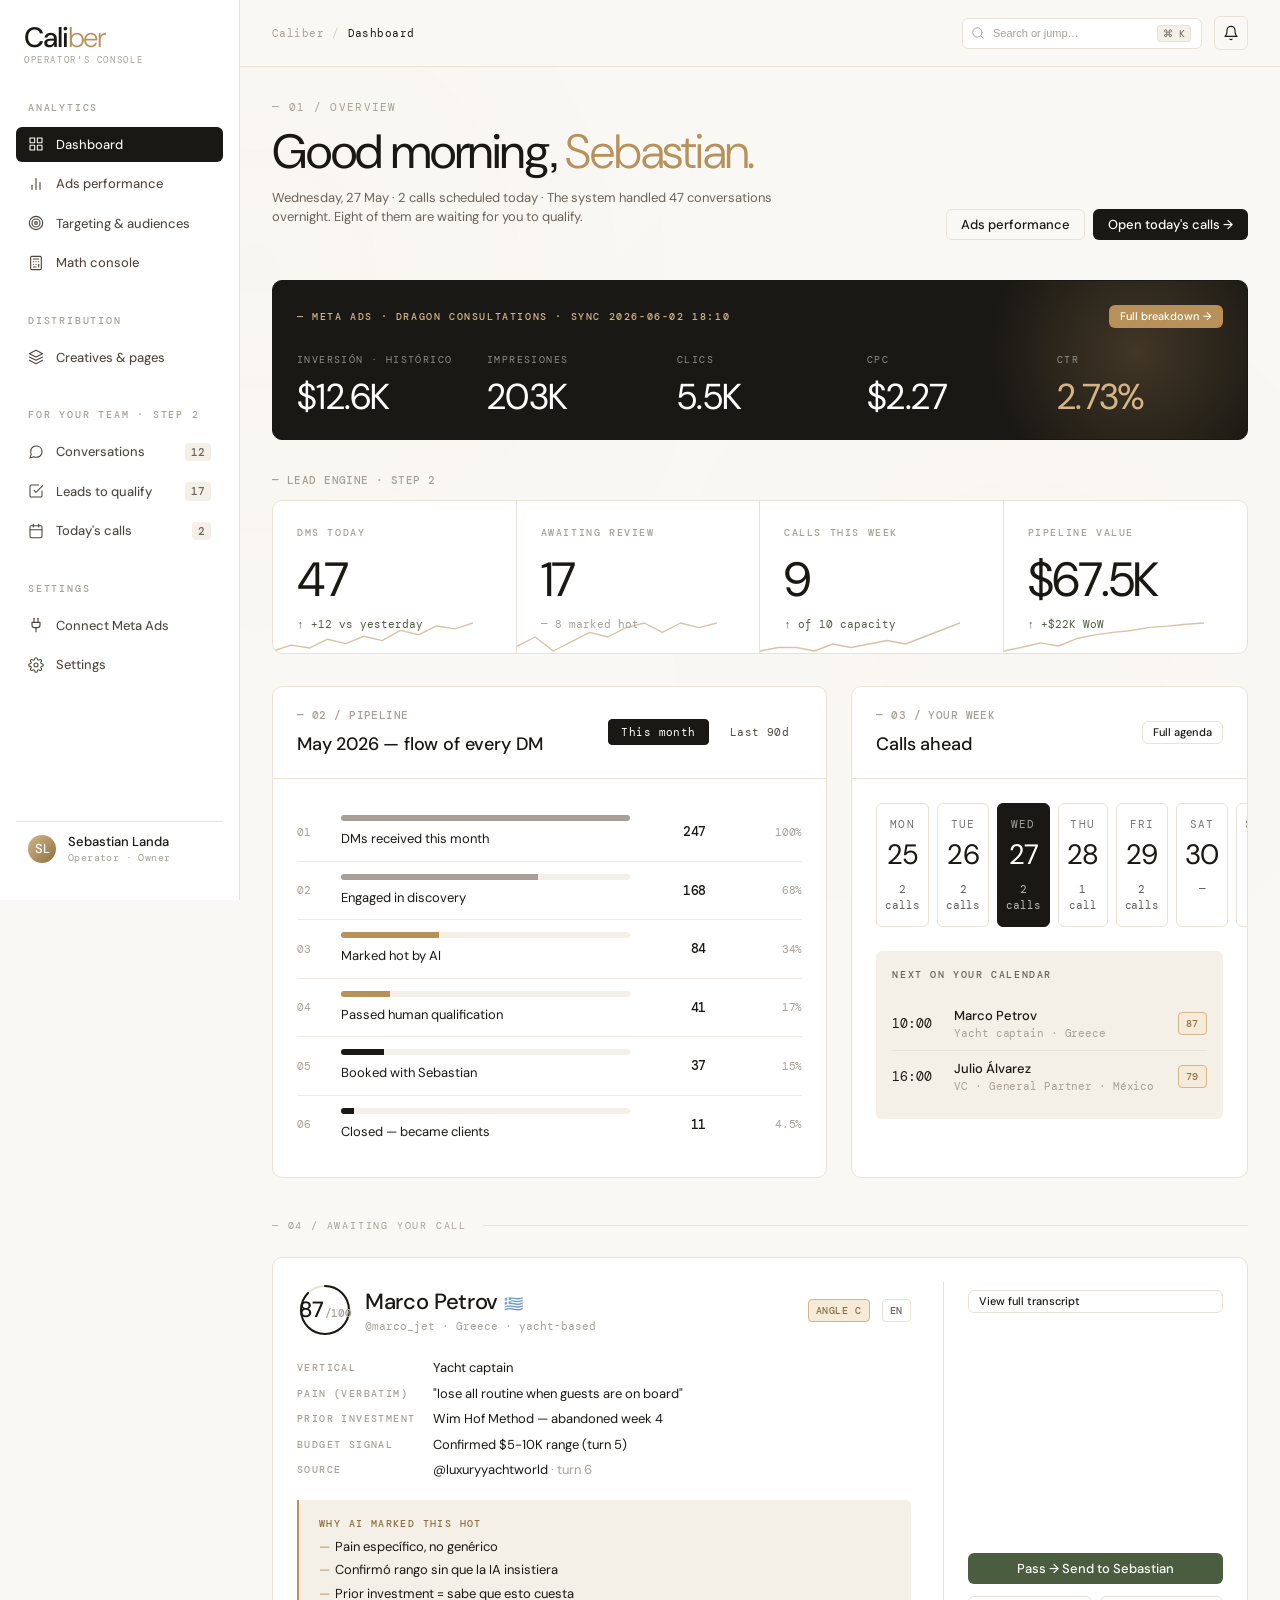
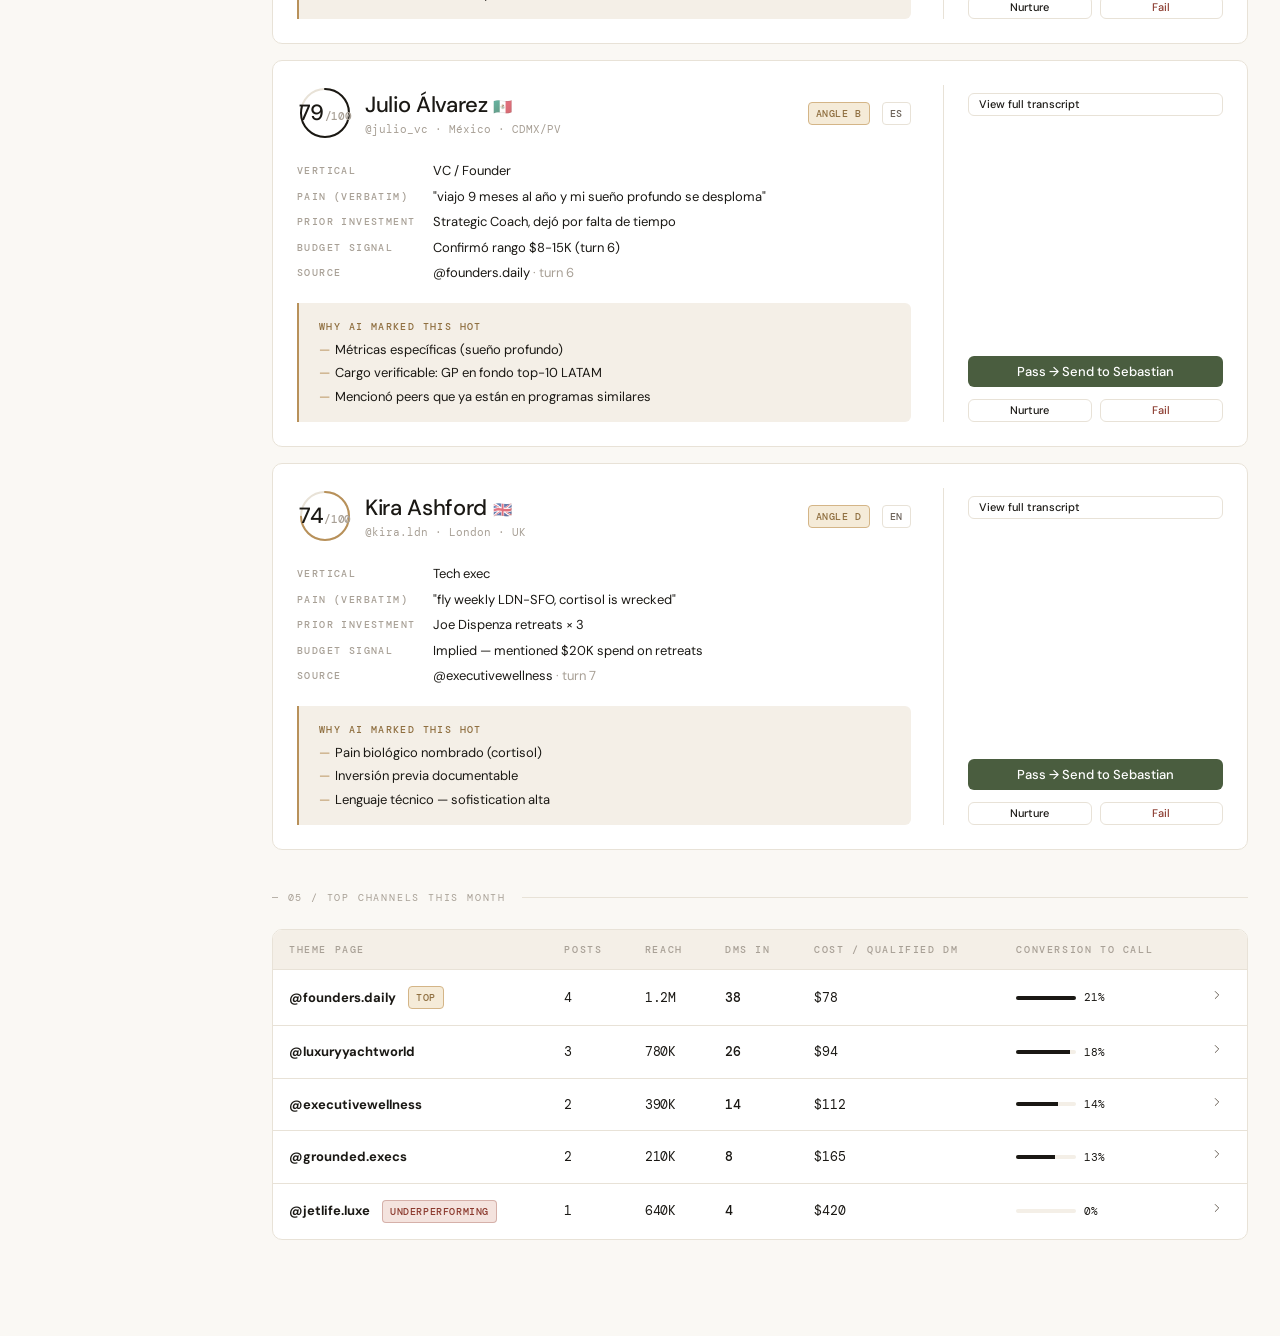
==== commit 8fc84edc: "Connect dashboard to real Meta data - All 4 analytics screens now read assets/meta-live.json (live d" ====
--- a/index.html
+++ b/index.html
@@ -122,23 +122,34 @@
 <script>
   const D = window.CALIBER_DATA;
 
-  // Ads snapshot (dark band)
-  const M = D.meta, ai = M.accountInsights;
-  const usd = (n) => '$' + n.toLocaleString('en-US', {maximumFractionDigits: n < 100 ? 2 : 0});
-  const usdK = (n) => n >= 1000 ? '$' + (n/1000).toFixed(1) + 'K' : '$' + n;
-  const snap = [
-    { label: "Ad spend",         value: usdK(ai.spend) },
-    { label: "Qualified leads",  value: ai.qualified },
-    { label: "Clients closed",   value: ai.customers },
-    { label: "Cost / client",    value: usd(ai.spend/ai.customers) },
-    { label: "Blended ROAS",     value: (ai.revenue/ai.spend).toFixed(1)+'×', gold: true }
-  ];
-  document.getElementById('adsSnapshot').innerHTML = snap.map(s => `
-    <div>
-      <div style="font-family:var(--font-mono);font-size:10px;letter-spacing:0.14em;text-transform:uppercase;color:rgba(255,255,255,0.5);margin-bottom:var(--s-3)">${s.label}</div>
-      <div class="display" style="font-size:var(--text-3xl);font-weight:400;letter-spacing:-0.02em;color:${s.gold ? 'var(--gold-soft)' : '#fff'};line-height:1">${s.value}</div>
-    </div>
-  `).join('');
+  // Ads snapshot (dark band) — REAL data from Meta
+  (async function () {
+    const F = window.calFmt;
+    const M = await window.loadMetaLive();
+    const elSnap = document.getElementById('adsSnapshot');
+    if (!M) {
+      elSnap.innerHTML = `<div style="grid-column:1/-1;color:rgba(255,255,255,0.7);font-size:var(--text-sm)">Meta Ads no conectado. <a href="ads-performance.html" style="color:var(--gold-soft)">Conectar →</a></div>`;
+      return;
+    }
+    const w = (M.windows.last_30d && M.windows.last_30d.hasData) ? M.windows.last_30d : M.windows.maximum;
+    const isHist = !(M.windows.last_30d && M.windows.last_30d.hasData);
+    const snap = [
+      { label: "Inversión" + (isHist ? " · histórico" : " · 30d"), value: F.usdK(w.spend) },
+      { label: "Impresiones",  value: F.compact(w.impressions) },
+      { label: "Clics",        value: F.compact(w.clicks) },
+      { label: "CPC",          value: F.usd(w.cpc) },
+      { label: "CTR",          value: F.pct(w.ctr), gold: true }
+    ];
+    elSnap.innerHTML = snap.map(s => `
+      <div>
+        <div style="font-family:var(--font-mono);font-size:10px;letter-spacing:0.14em;text-transform:uppercase;color:rgba(255,255,255,0.5);margin-bottom:var(--s-3)">${s.label}</div>
+        <div class="display" style="font-size:var(--text-3xl);font-weight:400;letter-spacing:-0.02em;color:${s.gold ? 'var(--gold-soft)' : '#fff'};line-height:1">${s.value}</div>
+      </div>`).join('');
+    // Update the eyebrow with sync time
+    const eb = document.querySelector('#adsSnapshot');
+    const band = eb.closest('.card').querySelector('.eyebrow');
+    if (band) band.textContent = `— META ADS · ${M.account.name.toUpperCase()} · SYNC ${M.account.syncedAt || ''}`;
+  })();
 
   // KPIs
   document.getElementById('kpiGrid').innerHTML = D.kpis.map(k => {
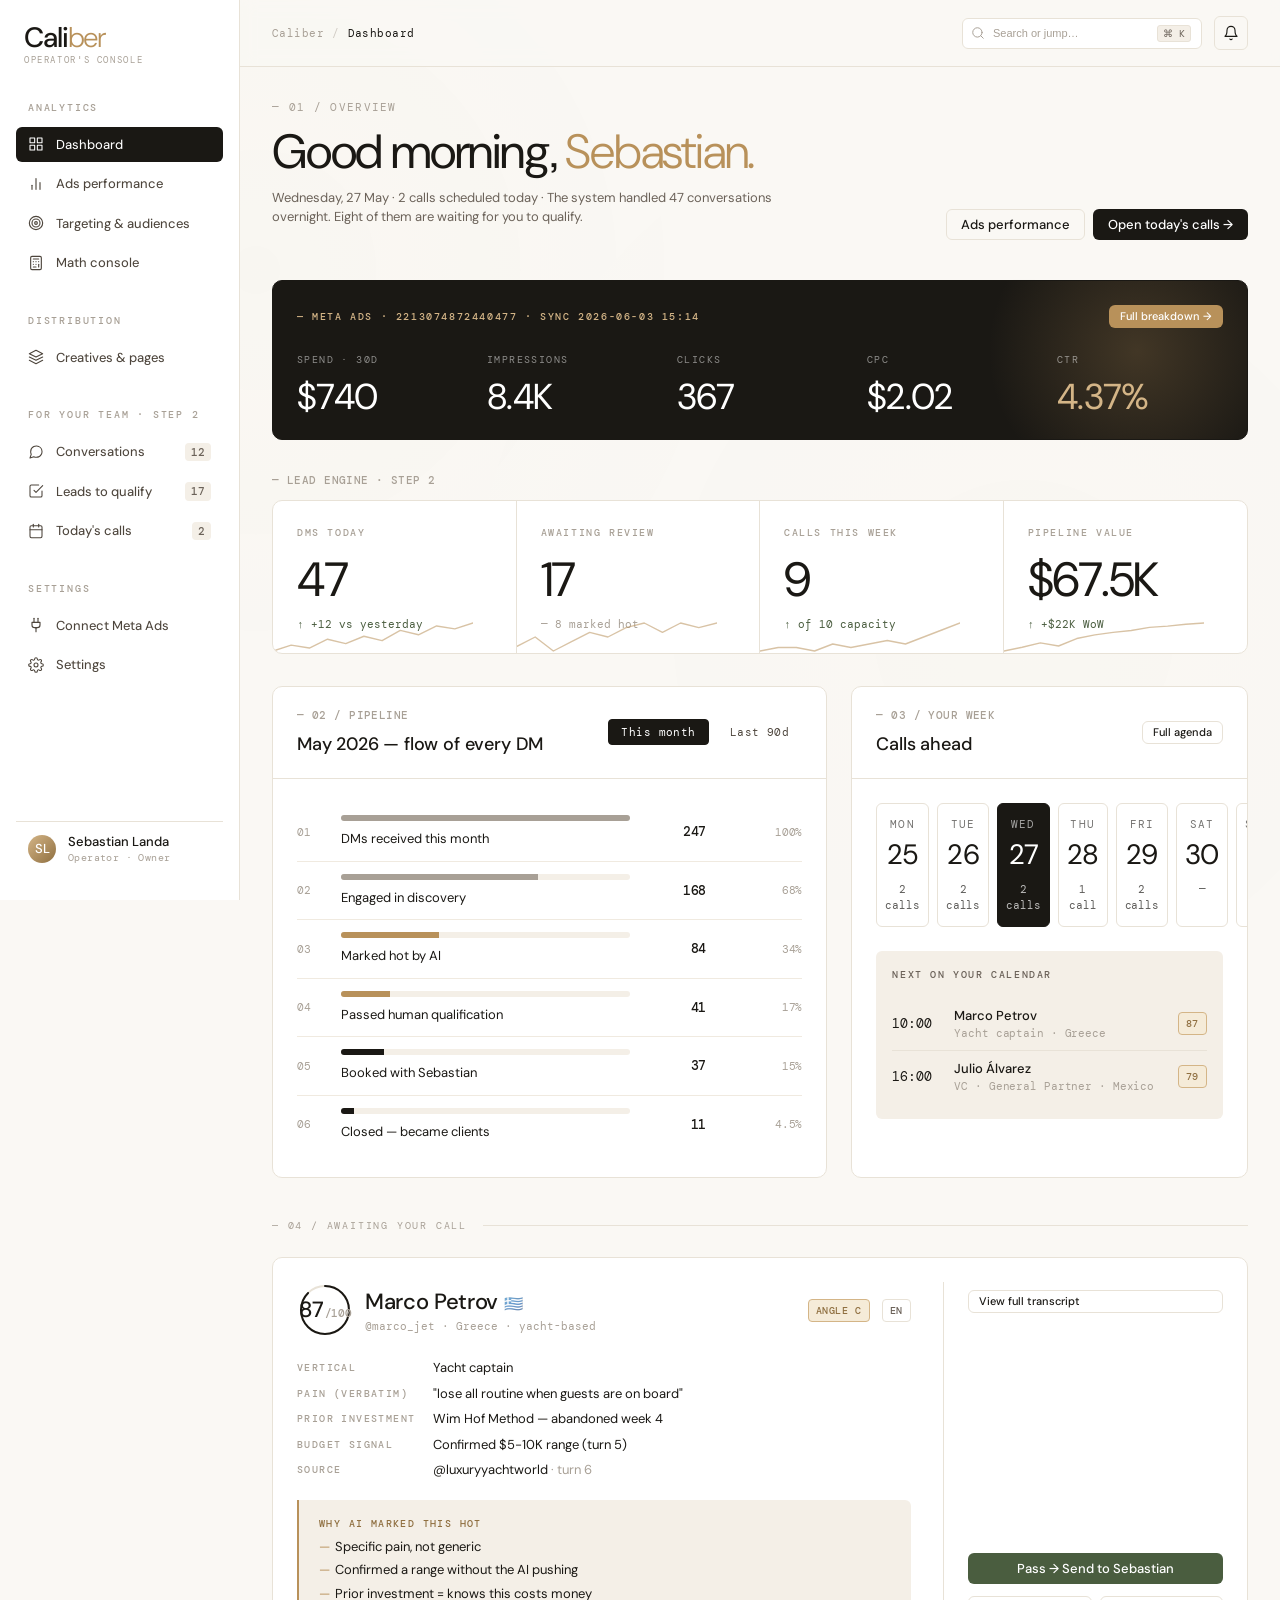
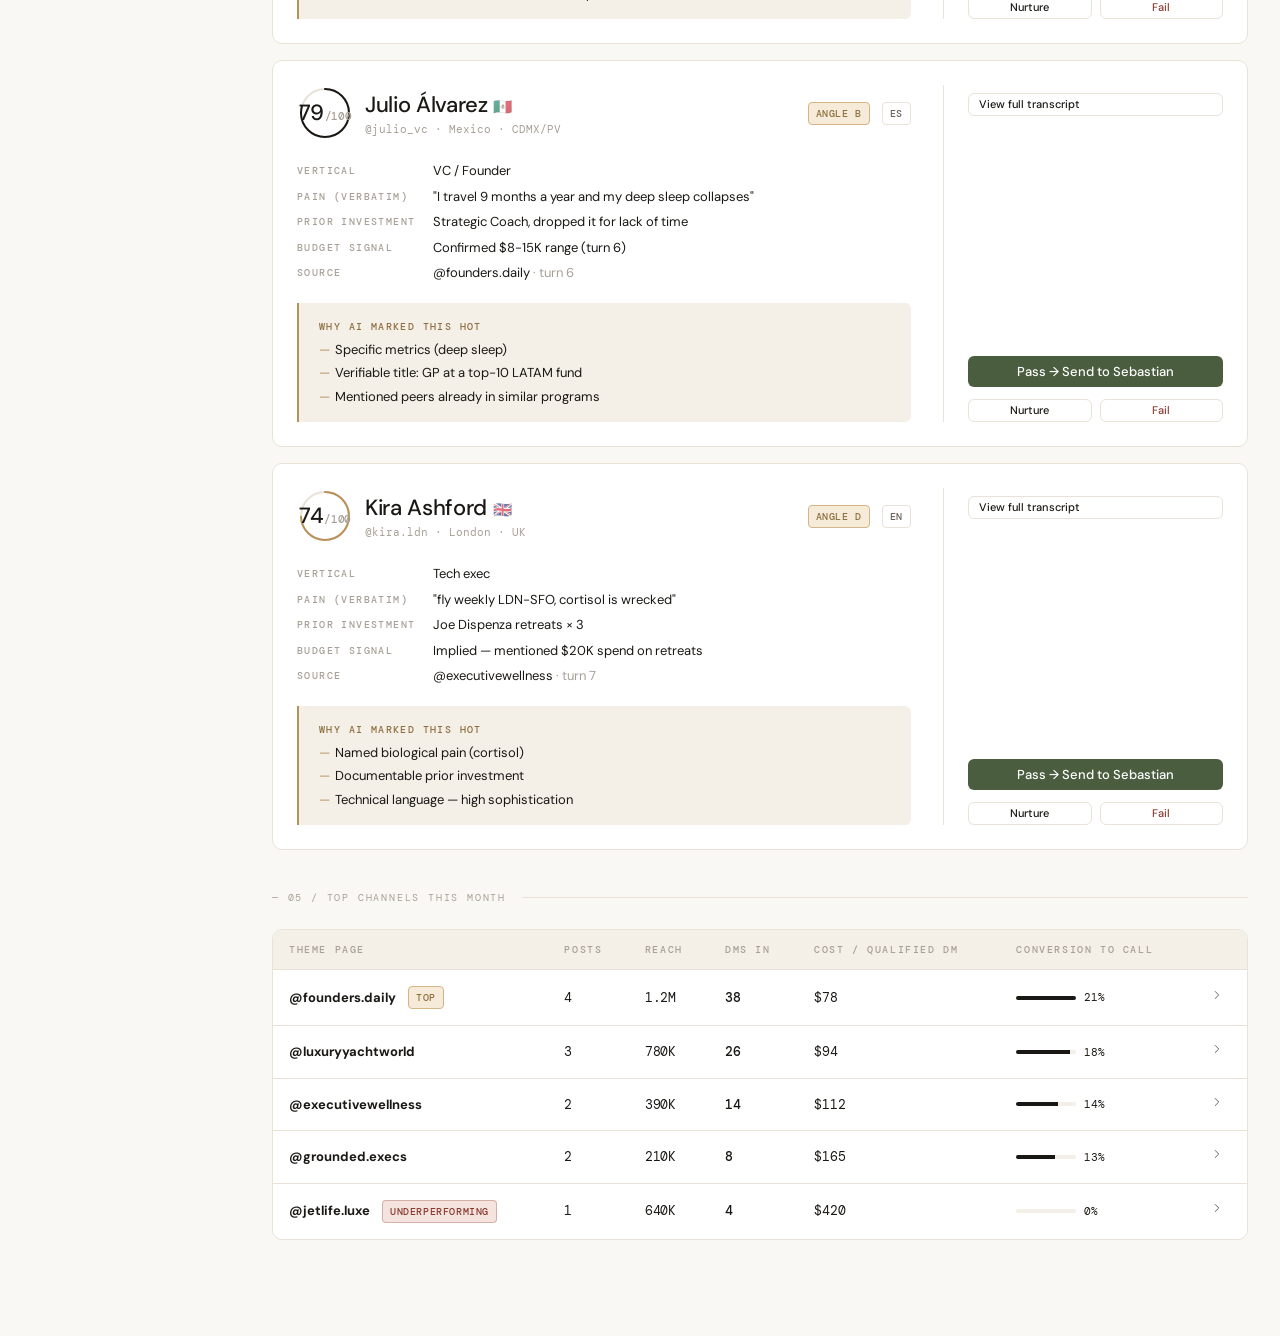
==== commit 439311d8: "Translate entire dashboard UI to English" ====
--- a/index.html
+++ b/index.html
@@ -128,15 +128,15 @@
     const M = await window.loadMetaLive();
     const elSnap = document.getElementById('adsSnapshot');
     if (!M) {
-      elSnap.innerHTML = `<div style="grid-column:1/-1;color:rgba(255,255,255,0.7);font-size:var(--text-sm)">Meta Ads no conectado. <a href="ads-performance.html" style="color:var(--gold-soft)">Conectar →</a></div>`;
+      elSnap.innerHTML = `<div style="grid-column:1/-1;color:rgba(255,255,255,0.7);font-size:var(--text-sm)">Meta Ads not connected. <a href="ads-performance.html" style="color:var(--gold-soft)">Connect →</a></div>`;
       return;
     }
     const w = (M.windows.last_30d && M.windows.last_30d.hasData) ? M.windows.last_30d : M.windows.maximum;
     const isHist = !(M.windows.last_30d && M.windows.last_30d.hasData);
     const snap = [
-      { label: "Inversión" + (isHist ? " · histórico" : " · 30d"), value: F.usdK(w.spend) },
-      { label: "Impresiones",  value: F.compact(w.impressions) },
-      { label: "Clics",        value: F.compact(w.clicks) },
+      { label: "Spend" + (isHist ? " · all-time" : " · 30d"), value: F.usdK(w.spend) },
+      { label: "Impressions",  value: F.compact(w.impressions) },
+      { label: "Clicks",       value: F.compact(w.clicks) },
       { label: "CPC",          value: F.usd(w.cpc) },
       { label: "CTR",          value: F.pct(w.ctr), gold: true }
     ];
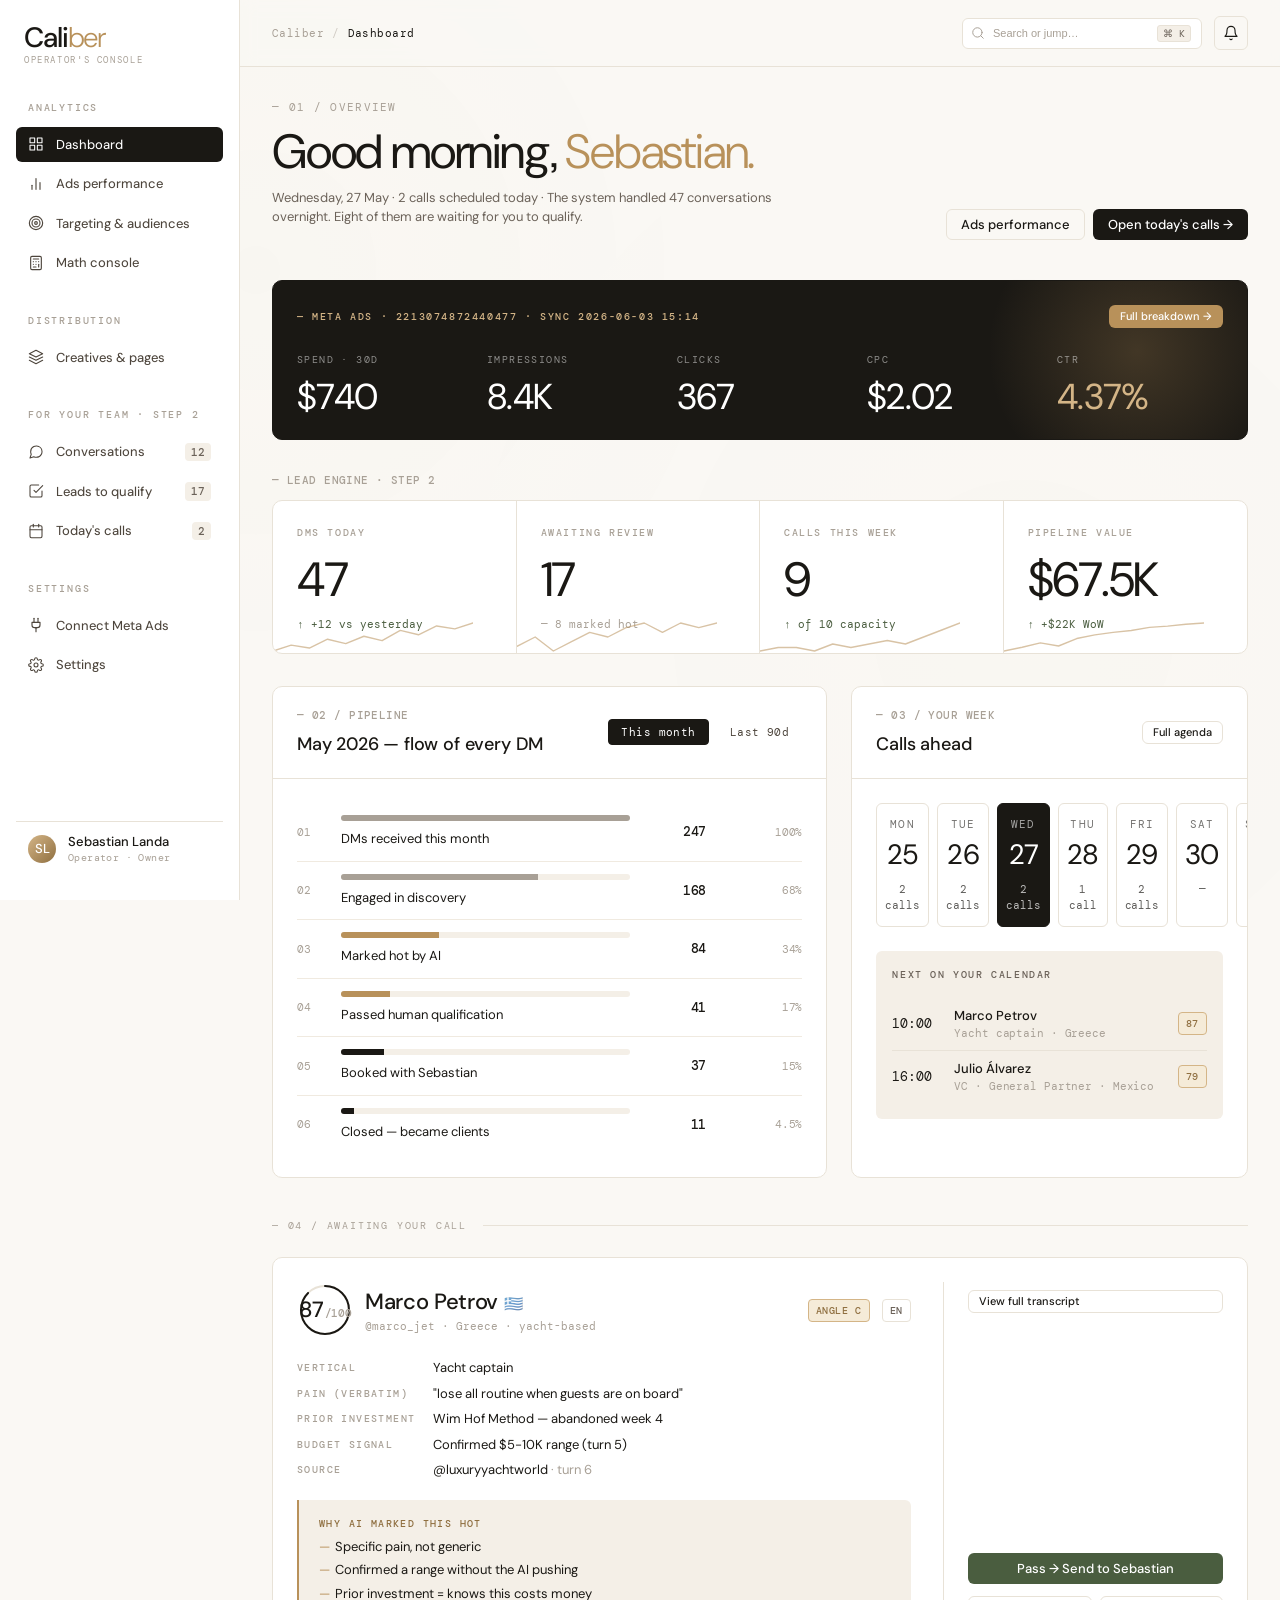
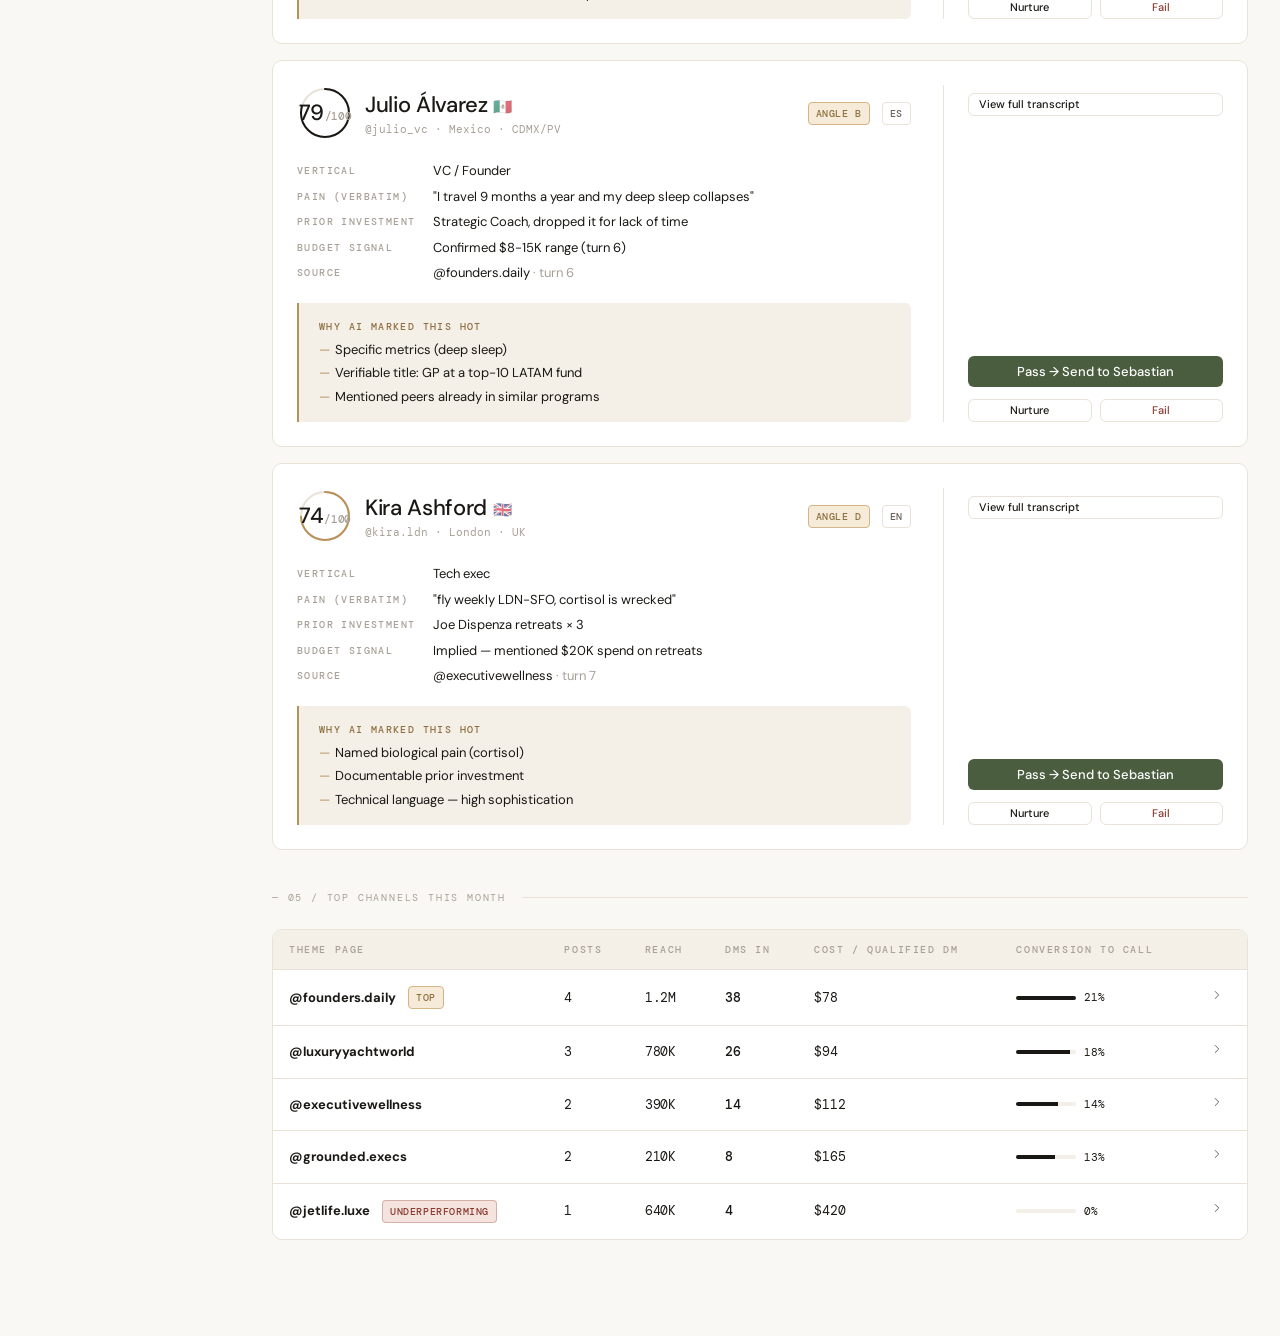
==== commit bfa7c426: "Make dashboard fully responsive (phone + tablet) - Off-canvas sidebar with hamburger on mobile + scr" ====
--- a/index.html
+++ b/index.html
@@ -35,11 +35,11 @@
   <section class="card reveal reveal-1" style="margin-bottom:var(--s-8);background:var(--ink);border-color:var(--ink);overflow:hidden;position:relative">
     <div style="position:absolute;top:-80px;right:-40px;width:300px;height:300px;background:radial-gradient(circle, rgba(184,145,90,0.25), transparent 70%);pointer-events:none"></div>
     <div class="card__body" style="position:relative">
-      <div class="flex justify-between items-center mb-6">
-        <div class="eyebrow" style="color:var(--gold-soft)">— META ADS · LAST 30 DAYS</div>
+      <div class="flex justify-between items-center mb-6" style="flex-wrap:wrap;gap:var(--s-3)">
+        <div class="eyebrow" style="color:var(--gold-soft);min-width:0;overflow:hidden;text-overflow:ellipsis;white-space:nowrap">— META ADS · LAST 30 DAYS</div>
         <a href="ads-performance.html" class="btn btn--gold btn--sm">Full breakdown →</a>
       </div>
-      <div style="display:grid;grid-template-columns:repeat(5,1fr);gap:var(--s-6)" id="adsSnapshot"></div>
+      <div class="ads-snapshot-grid" id="adsSnapshot"></div>
     </div>
   </section>
 
@@ -48,7 +48,7 @@
   <section class="kpi-grid reveal reveal-1" id="kpiGrid"></section>
 
   <!-- Two-column section ──────────────────── -->
-  <div style="display:grid;grid-template-columns: 1.4fr 1fr;gap:var(--s-6);margin-top:var(--s-8)">
+  <div class="grid-split-l" style="margin-top:var(--s-8)">
 
     <!-- Pipeline funnel ───────────────────── -->
     <section class="card reveal reveal-2">
--- a/assets/tokens.css
+++ b/assets/tokens.css
@@ -113,6 +113,14 @@
   font-family: var(--font-body);
   font-size: var(--text-base);
   line-height: 1.5;
+  overflow-x: hidden;            /* never scroll sideways */
+  -webkit-text-size-adjust: 100%;
+}
+
+/* Faster taps + intentional tap highlight on mobile */
+button, a, [role="button"], .nav-item, .filter-chip, .tpage-card, input, select, textarea {
+  touch-action: manipulation;
+  -webkit-tap-highlight-color: rgba(184, 145, 90, 0.18);
 }
 
 body {
--- a/assets/styles.css
+++ b/assets/styles.css
@@ -1315,18 +1315,150 @@
   outline-offset: 2px;
 }
 
-/* ── Responsive (tablet+) ─────────────────── */
-@media (max-width: 1100px) {
+/* ============================================
+   RESPONSIVE — phone & tablet
+   ============================================ */
+
+/* Responsive grid utility classes (used in HTML instead of inline grids) */
+.grid-2       { display: grid; grid-template-columns: 1fr 1fr; gap: var(--s-6); }
+.grid-3       { display: grid; grid-template-columns: repeat(3, 1fr); gap: var(--s-6); }
+.grid-split   { display: grid; grid-template-columns: 1.5fr 1fr; gap: var(--s-6); }
+.grid-split-l { display: grid; grid-template-columns: 1.4fr 1fr; gap: var(--s-6); }
+.ads-snapshot-grid { display: grid; grid-template-columns: repeat(5, 1fr); gap: var(--s-6); }
+@media (max-width: 1024px) { .ads-snapshot-grid { grid-template-columns: repeat(3, 1fr); gap: var(--s-5); row-gap: var(--s-6); } }
+@media (max-width: 560px)  { .ads-snapshot-grid { grid-template-columns: repeat(2, 1fr); gap: var(--s-5); } }
+
+/* Hamburger toggle — hidden on desktop, shown on mobile */
+.nav-toggle {
+  display: none;
+  align-items: center;
+  justify-content: center;
+  width: 38px; height: 38px;
+  border: 1px solid var(--line);
+  border-radius: var(--r-md);
+  background: var(--surface);
+  color: var(--ink);
+  cursor: pointer;
+}
+.sidebar__scrim { display: none; }
+
+/* Tables inside cards scroll horizontally instead of breaking layout */
+.card__body:has(.table) { overflow-x: auto; -webkit-overflow-scrolling: touch; }
+.table { min-width: 640px; }
+
+/* ── Tablet (≤1024px) ─────────────────────── */
+@media (max-width: 1024px) {
   .kpi-grid { grid-template-columns: repeat(2, 1fr); }
   .kpi:nth-child(2) { border-right: none; }
   .kpi:nth-child(1), .kpi:nth-child(2) { border-bottom: 1px solid var(--line); }
-}
-
-@media (max-width: 880px) {
-  .shell { grid-template-columns: 64px 1fr; }
-  .sidebar { padding: var(--s-4) var(--s-2); }
-  .nav-item__label, .sidebar__section-label, .sidebar__user-meta, .sidebar__brand-tag { display: none; }
-  .content { padding: var(--s-5); }
+  .grid-3 { grid-template-columns: 1fr 1fr; }
+  .grid-split, .grid-split-l { grid-template-columns: 1fr; }
+  .insight-grid { grid-template-columns: 1fr; }
+  /* Conversations: not enough room for 3 zones → show the chat only */
+  .conv-shell { grid-template-columns: 1fr; height: auto; }
+  .conv-list { display: none; }
+  .conv-aside { display: none; }
+  /* Math console stacks */
+  .math-grid { grid-template-columns: 1fr; }
+}
+
+/* ── Mobile (≤768px) ──────────────────────── */
+@media (max-width: 768px) {
+  /* Off-canvas sidebar */
+  .shell { grid-template-columns: 1fr; }
+  .sidebar {
+    position: fixed; left: 0; top: 0; bottom: 0;
+    width: 270px; max-width: 82vw; height: 100vh;
+    transform: translateX(-100%);
+    transition: transform var(--dur-base) var(--ease-out);
+    z-index: 70; box-shadow: var(--shadow-lg);
+    padding: var(--s-6) var(--s-4);
+  }
+  .sidebar--open { transform: translateX(0); }
+  /* full labels inside the drawer */
+  .nav-item__label, .sidebar__section-label,
+  .sidebar__user-meta, .sidebar__brand-tag { display: revert; }
+  .nav-item { min-height: 44px; }   /* touch target */
+
+  .sidebar__scrim {
+    display: block; position: fixed; inset: 0;
+    background: var(--overlay); z-index: 65; opacity: 0;
+    pointer-events: none; transition: opacity var(--dur-base);
+  }
+  .sidebar__scrim--on { opacity: 1; pointer-events: auto; }
+
+  .nav-toggle { display: inline-flex; }
+
+  /* Topbar: hamburger + compact search */
+  .topbar { padding: var(--s-3) var(--s-4); gap: var(--s-3); }
+  .cmdk-trigger { min-width: 0; flex: 1; }
+  .cmdk-trigger span:not(.cmdk-trigger__kbd) { display: none; }
+  .cmdk-trigger__kbd { display: none; }
+  .breadcrumb { display: none; }
+
+  .content { padding: var(--s-4); max-width: 100%; }
+  .main { min-width: 0; max-width: 100vw; overflow-x: hidden; }
+
+  /* Constrain flex children so wide text/maxwidths don't overflow */
+  .page-header > div { width: 100%; min-width: 0; }
+  .page-header__sub, .page-header__title { max-width: 100%; }
+  .conn-banner { flex-wrap: wrap; }
+  .conn-banner__cta { margin-left: 0; }
+
+  /* Everything stacks to 1 column */
+  .grid-2, .grid-3, .grid-split, .grid-split-l { grid-template-columns: 1fr; }
+  .kpi-grid { grid-template-columns: 1fr 1fr; }   /* 2×2 for KPIs */
+  .summary-banner { grid-template-columns: 1fr 1fr; }
+  /* Shrink big numbers so they fit 2-up without clipping */
+  .kpi__value { font-size: var(--text-2xl); }
+  .kpi { padding: var(--s-5) var(--s-4) var(--s-4); min-width: 0; }
+  .kpi__label { white-space: nowrap; overflow: hidden; text-overflow: ellipsis; }
+  .summary-stat__value { font-size: var(--text-2xl); }
+  #adsSnapshot .display { font-size: var(--text-2xl) !important; }
+
+  /* Page header: title above actions, fluid size */
+  .page-header { flex-direction: column; align-items: flex-start; gap: var(--s-4); margin-bottom: var(--s-6); }
+  .page-header__title { font-size: clamp(1.75rem, 1.3rem + 4vw, 2.25rem); }
+  .page-header__sub { font-size: var(--text-sm); }
+
+  /* Lead cards stack */
   .lead-card { grid-template-columns: 1fr; }
   .lead-card__actions { border-left: none; padding-left: 0; padding-top: var(--s-5); border-top: 1px solid var(--line); }
-}
+
+  /* Conversations → single pane (the chat), full width */
+  .conv-shell { grid-template-columns: 1fr; height: auto; }
+  .conv-list { border-right: none; max-height: 38vh; }
+  .conv-main { min-height: 60vh; }
+  .conv-aside { display: none; }
+
+  /* Math console */
+  .math-out-grid { grid-template-columns: 1fr 1fr; gap: var(--s-5); }
+  .math-result { padding: var(--s-6); }
+
+  /* Funnel rows: stack label/bar/cost */
+  .funnel-row { grid-template-columns: 1fr; gap: var(--s-2); }
+  .funnel-row__cost { text-align: left; }
+  .bd-row { grid-template-columns: 90px 1fr 70px; }
+
+  /* Agenda hero scales down */
+  .agenda-hero { padding: var(--s-8) var(--s-5); }
+  .agenda-hero__title { font-size: clamp(2rem, 1.5rem + 6vw, 3rem); }
+  .agenda-hero__count { font-size: var(--text-5xl); }
+  .agenda-hero__stats { flex-wrap: wrap; gap: var(--s-5) var(--s-8); }
+  .call-brief__head { grid-template-columns: 1fr; gap: var(--s-3); }
+  .call-brief__body { grid-template-columns: 1fr; gap: var(--s-6); }
+  .brief-side { border-left: none; padding-left: 0; border-top: 1px solid var(--line); padding-top: var(--s-5); }
+
+  /* Tap targets */
+  .btn { min-height: 40px; }
+  .filter-chip { min-height: 34px; }
+
+  /* Schedule form (ads) stacks */
+  .schedule-form { grid-template-columns: 1fr; }
+}
+
+/* ── Small phones (≤400px) ────────────────── */
+@media (max-width: 400px) {
+  .summary-banner { grid-template-columns: 1fr; }
+  .math-out-grid { grid-template-columns: 1fr; }
+}
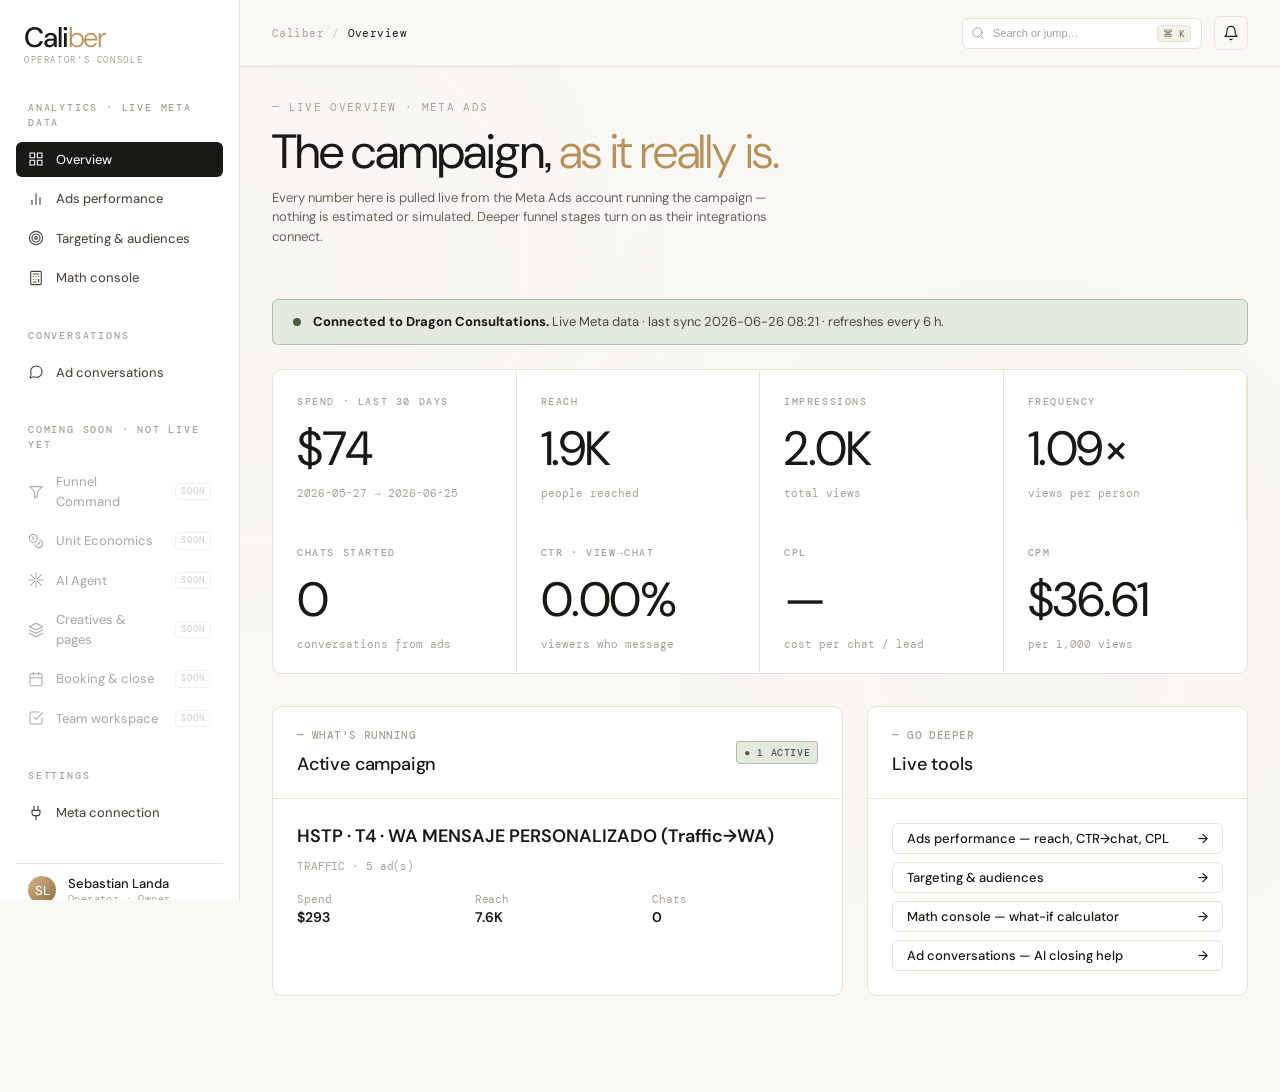
==== commit f4eb7a5c: "Caliber: real-data-only client view — trim nav to live Meta pages, rebuild Overview + Ad Conversatio" ====
--- a/index.html
+++ b/index.html
@@ -3,8 +3,8 @@
 <head>
 <meta charset="UTF-8" />
 <meta name="viewport" content="width=device-width, initial-scale=1.0" />
-<meta name="caliber-page" content="dashboard|Dashboard" />
-<title>Caliber · Dashboard</title>
+<meta name="caliber-page" content="dashboard|Overview" />
+<title>Caliber · Overview</title>
 <link rel="preconnect" href="https://fonts.googleapis.com">
 <link rel="preconnect" href="https://fonts.gstatic.com" crossorigin>
 <link href="https://fonts.googleapis.com/css2?family=DM+Sans:ital,opsz,wght@0,9..40,100..1000;1,9..40,100..1000&family=DM+Mono:ital,wght@0,300;0,400;0,500;1,300;1,400;1,500&display=swap" rel="stylesheet">
@@ -15,273 +15,134 @@
 <div id="page-content">
 <main class="content">
 
-  <!-- Page header ─────────────────────────── -->
   <div class="page-header reveal">
     <div>
-      <div class="page-header__num">— 01 / OVERVIEW</div>
-      <h1 class="page-header__title">Good morning, <em>Sebastian.</em></h1>
+      <div class="page-header__num">— LIVE OVERVIEW · META ADS</div>
+      <h1 class="page-header__title">The campaign, <em>as it really is.</em></h1>
       <p class="page-header__sub">
-        Wednesday, 27 May · 2 calls scheduled today · The system handled 47 conversations overnight.
-        Eight of them are waiting for you to qualify.
+        Every number here is pulled live from the Meta Ads account running the campaign — nothing is estimated or simulated.
+        Deeper funnel stages turn on as their integrations connect.
       </p>
-    </div>
-    <div class="flex gap-2">
-      <a href="ads-performance.html" class="btn btn--ghost">Ads performance</a>
-      <a href="agenda.html" class="btn btn--primary">Open today's calls →</a>
     </div>
   </div>
 
-  <!-- Ads ROI snapshot (leads the dashboard) ── -->
-  <section class="card reveal reveal-1" style="margin-bottom:var(--s-8);background:var(--ink);border-color:var(--ink);overflow:hidden;position:relative">
-    <div style="position:absolute;top:-80px;right:-40px;width:300px;height:300px;background:radial-gradient(circle, rgba(184,145,90,0.25), transparent 70%);pointer-events:none"></div>
-    <div class="card__body" style="position:relative">
-      <div class="flex justify-between items-center mb-6" style="flex-wrap:wrap;gap:var(--s-3)">
-        <div class="eyebrow" style="color:var(--gold-soft);min-width:0;overflow:hidden;text-overflow:ellipsis;white-space:nowrap">— META ADS · LAST 30 DAYS</div>
-        <a href="ads-performance.html" class="btn btn--gold btn--sm">Full breakdown →</a>
-      </div>
-      <div class="ads-snapshot-grid" id="adsSnapshot"></div>
-    </div>
-  </section>
+  <!-- Connection state -->
+  <div class="conn-banner reveal reveal-1">
+    <span class="conn-banner__dot"></span>
+    <span class="conn-banner__text">Connecting to Meta…</span>
+  </div>
 
-  <!-- KPIs ─────────────────────────────────── -->
-  <div class="eyebrow-num reveal reveal-1" style="margin-bottom:var(--s-3)">— LEAD ENGINE · STEP 2</div>
+  <!-- Live KPIs -->
   <section class="kpi-grid reveal reveal-1" id="kpiGrid"></section>
 
-  <!-- Two-column section ──────────────────── -->
-  <div class="grid-split-l" style="margin-top:var(--s-8)">
-
-    <!-- Pipeline funnel ───────────────────── -->
+  <!-- Active campaign + tools -->
+  <div class="grid-split" style="margin-top:var(--s-8)">
     <section class="card reveal reveal-2">
       <header class="card__header">
         <div>
-          <div class="eyebrow-num">— 02 / PIPELINE</div>
-          <h2 class="card__title mt-2">May 2026 — flow of every DM</h2>
+          <div class="eyebrow-num">— WHAT'S RUNNING</div>
+          <h2 class="card__title mt-2">Active campaign</h2>
         </div>
-        <div class="flex gap-2">
-          <button class="filter-chip filter-chip--active">This month</button>
-          <button class="filter-chip">Last 90d</button>
-        </div>
+        <span class="tag tag--ghost" id="campTag">—</span>
       </header>
-      <div class="card__body" id="funnelBody"></div>
+      <div class="card__body" id="campBody"></div>
     </section>
 
-    <!-- Sebastian's week ──────────────────── -->
     <section class="card reveal reveal-3">
       <header class="card__header">
         <div>
-          <div class="eyebrow-num">— 03 / YOUR WEEK</div>
-          <h2 class="card__title mt-2">Calls ahead</h2>
+          <div class="eyebrow-num">— GO DEEPER</div>
+          <h2 class="card__title mt-2">Live tools</h2>
         </div>
-        <a href="agenda.html" class="btn btn--ghost btn--sm">Full agenda</a>
       </header>
-      <div class="card__body" id="weekBody"></div>
+      <div class="card__body">
+        <div style="display:flex;flex-direction:column;gap:var(--s-2)">
+          <a class="btn btn--ghost" href="ads-performance.html" style="justify-content:space-between">Ads performance — reach, CTR→chat, CPL <span aria-hidden="true">→</span></a>
+          <a class="btn btn--ghost" href="targeting.html" style="justify-content:space-between">Targeting &amp; audiences <span aria-hidden="true">→</span></a>
+          <a class="btn btn--ghost" href="math-console.html" style="justify-content:space-between">Math console — what-if calculator <span aria-hidden="true">→</span></a>
+          <a class="btn btn--ghost" href="inbox.html" style="justify-content:space-between">Ad conversations — AI closing help <span aria-hidden="true">→</span></a>
+        </div>
+      </div>
     </section>
-
   </div>
 
-  <!-- Hot leads ───────────────────────────── -->
-  <div class="divider-label">
-    <span class="divider-label__text">— 04 / Awaiting your call</span>
-    <span class="divider-label__line"></span>
-  </div>
-
-  <section style="display:grid;gap:var(--s-4)" id="hotLeads"></section>
-
-  <!-- Theme page perf footer ──────────────── -->
-  <div class="divider-label">
-    <span class="divider-label__text">— 05 / Top channels this month</span>
-    <span class="divider-label__line"></span>
-  </div>
-
-  <section class="card reveal reveal-5">
-    <div class="card__body" style="padding:0">
-      <table class="table">
-        <thead>
-          <tr>
-            <th>Theme page</th>
-            <th>Posts</th>
-            <th>Reach</th>
-            <th>DMs in</th>
-            <th>Cost / qualified DM</th>
-            <th>Conversion to call</th>
-            <th></th>
-          </tr>
-        </thead>
-        <tbody id="themePerfBody"></tbody>
-      </table>
-    </div>
-  </section>
-
   <div style="height:var(--s-16)"></div>
-
 </main>
 </div>
 
 <script src="assets/data.js"></script>
 <script src="assets/app.js"></script>
 <script>
-  const D = window.CALIBER_DATA;
+(async function () {
+  const F = window.calFmt;
+  const M = await window.loadMetaLive();
 
-  // Ads snapshot (dark band) — REAL data from Meta
-  (async function () {
-    const F = window.calFmt;
-    const M = await window.loadMetaLive();
-    const elSnap = document.getElementById('adsSnapshot');
-    if (!M) {
-      elSnap.innerHTML = `<div style="grid-column:1/-1;color:rgba(255,255,255,0.7);font-size:var(--text-sm)">Meta Ads not connected. <a href="ads-performance.html" style="color:var(--gold-soft)">Connect →</a></div>`;
-      return;
-    }
-    const w = (M.windows.last_30d && M.windows.last_30d.hasData) ? M.windows.last_30d : M.windows.maximum;
-    const isHist = !(M.windows.last_30d && M.windows.last_30d.hasData);
-    const snap = [
-      { label: "Spend" + (isHist ? " · all-time" : " · 30d"), value: F.usdK(w.spend) },
-      { label: "Impressions",  value: F.compact(w.impressions) },
-      { label: "Clicks",       value: F.compact(w.clicks) },
-      { label: "CPC",          value: F.usd(w.cpc) },
-      { label: "CTR",          value: F.pct(w.ctr), gold: true }
-    ];
-    elSnap.innerHTML = snap.map(s => `
-      <div>
-        <div style="font-family:var(--font-mono);font-size:10px;letter-spacing:0.14em;text-transform:uppercase;color:rgba(255,255,255,0.5);margin-bottom:var(--s-3)">${s.label}</div>
-        <div class="display" style="font-size:var(--text-3xl);font-weight:400;letter-spacing:-0.02em;color:${s.gold ? 'var(--gold-soft)' : '#fff'};line-height:1">${s.value}</div>
-      </div>`).join('');
-    // Update the eyebrow with sync time
-    const eb = document.querySelector('#adsSnapshot');
-    const band = eb.closest('.card').querySelector('.eyebrow');
-    if (band) band.textContent = `— META ADS · ${M.account.name.toUpperCase()} · SYNC ${M.account.syncedAt || ''}`;
-  })();
+  if (!M) {
+    ['kpiGrid','campBody'].forEach(id => { const el = document.getElementById(id); if (el) window.renderNotConnected(el); });
+    const cb = document.querySelector('.conn-banner');
+    if (cb) cb.querySelector('.conn-banner__text').innerHTML = '<strong>Not connected.</strong> Add the Meta token to go live.';
+    return;
+  }
 
-  // KPIs
-  document.getElementById('kpiGrid').innerHTML = D.kpis.map(k => {
-    const dir = k.trend === 'up' ? 'up' : k.trend === 'down' ? 'down' : 'flat';
-    const arrow = k.trend === 'up' ? '↑' : k.trend === 'down' ? '↓' : '—';
-    return `
-      <div class="kpi">
-        <div class="kpi__label">${k.label}</div>
-        <div class="kpi__value">${k.value}</div>
-        <div class="kpi__delta kpi__delta--${dir}">${arrow} ${k.delta}</div>
-        ${calSparkline(k.spark)}
-      </div>
-    `;
-  }).join('');
+  // Connection banner → connected
+  const cb = document.querySelector('.conn-banner');
+  if (cb) {
+    cb.style.background = 'var(--success-tint)';
+    cb.style.borderColor = 'rgba(74,93,63,0.3)';
+    cb.querySelector('.conn-banner__dot').style.background = 'var(--success)';
+    cb.querySelector('.conn-banner__text').innerHTML =
+      `<strong>Connected to ${M.account.name}.</strong> Live Meta data · last sync ${M.account.syncedAt || '—'} · refreshes every 6 h.`;
+  }
 
-  // Pipeline funnel
-  document.getElementById('funnelBody').innerHTML = D.pipeline.map((step, idx) => {
-    const barWidth = step.pct;
-    const isLast = idx === D.pipeline.length - 1;
-    return `
-      <div style="display:grid;grid-template-columns: 28px 1fr 60px 80px;gap:var(--s-4);align-items:center;padding:var(--s-3) 0;${!isLast ? 'border-bottom:1px solid var(--line-soft);' : ''}">
-        <div class="mono text-xs text-quiet">${step.stage}</div>
-        <div style="position:relative">
-          <div style="background:var(--surface-2);height:6px;border-radius:3px;overflow:hidden;">
-            <div style="height:100%;width:${barWidth}%;background:${idx < 2 ? 'var(--ink-quiet)' : idx < 4 ? 'var(--gold)' : 'var(--ink)'};transition:width 800ms cubic-bezier(0.16,1,0.3,1);"></div>
-          </div>
-          <div class="mt-2 text-sm">${step.label}</div>
-        </div>
-        <div class="mono text-sm" style="text-align:right;color:var(--ink);font-weight:500">${step.value}</div>
-        <div class="mono text-xs text-quiet" style="text-align:right">${step.pct}%</div>
-      </div>
-    `;
-  }).join('');
+  // Pick the best window (30d if it has data, else all-time)
+  const sel = window.pickWindow(M);
+  const w = sel.win;
+  const label = sel.isHistoric ? ' · all-time' : ' · last 30 days';
+  const freq = (+w.frequency || 0).toFixed(2);
 
-  // Sebastian's week ahead
-  document.getElementById('weekBody').innerHTML = `
-    <div style="display:grid;grid-template-columns: repeat(7, 1fr);gap:var(--s-2);">
-      ${D.weekAhead.map(d => `
-        <div style="padding:var(--s-3) var(--s-2);text-align:center;border:1px solid ${d.today ? 'var(--ink)' : 'var(--line)'};border-radius:var(--r-md);background:${d.today ? 'var(--ink)' : 'var(--surface)'};color:${d.today ? 'var(--surface)' : 'var(--ink)'};">
-          <div class="mono text-xs" style="opacity:0.6;letter-spacing:0.1em">${d.day}</div>
-          <div class="display text-2xl mt-2" style="line-height:1">${d.date}</div>
-          <div class="mono text-xs mt-3" style="opacity:0.7">${d.calls === 0 ? '—' : d.calls + ' call' + (d.calls > 1 ? 's' : '')}</div>
-        </div>
-      `).join('')}
+  const kpis = [
+    { label: `Spend${label}`,   value: F.usdK(w.spend),          sub: w.from ? `${w.from} → ${w.to}` : 'no spend yet' },
+    { label: 'Reach',           value: F.compact(w.reach),       sub: 'people reached' },
+    { label: 'Impressions',     value: F.compact(w.impressions), sub: 'total views' },
+    { label: 'Frequency',       value: freq + '×',               sub: 'views per person' },
+    { label: 'Chats started',   value: F.compact(w.chats || 0),  sub: 'conversations from ads' },
+    { label: 'CTR · view→chat', value: F.pct(w.ctrChat || 0),    sub: 'viewers who message' },
+    { label: 'CPL',             value: w.cpl != null ? F.usd(w.cpl) : '—', sub: 'cost per chat / lead' },
+    { label: 'CPM',             value: F.usd(w.cpm),             sub: 'per 1,000 views' }
+  ];
+  document.getElementById('kpiGrid').innerHTML = kpis.map(k => `
+    <div class="kpi">
+      <div class="kpi__label">${k.label}</div>
+      <div class="kpi__value">${k.value}</div>
+      <div class="kpi__delta kpi__delta--flat">${k.sub}</div>
+    </div>`).join('');
+
+  // Active campaign
+  const camps = (M.campaigns || []);
+  const active = camps.filter(c => c.status === 'ACTIVE');
+  const ads = (M.ads || []);
+  const tag = document.getElementById('campTag');
+  if (active.length) {
+    tag.className = 'tag tag--success';
+    tag.textContent = `● ${active.length} active`;
+  } else {
+    tag.className = 'tag tag--ghost';
+    tag.textContent = camps.length ? 'paused' : 'none';
+  }
+  const c = active[0] || camps[0];
+  document.getElementById('campBody').innerHTML = c ? `
+    <div style="font-weight:600;font-size:var(--text-lg)">${c.name}</div>
+    <div class="mono text-xs text-quiet mt-2">${(c.objective || '').replace('OUTCOME_','')} · ${ads.length} ad(s)</div>
+    <div class="mt-4" style="display:grid;grid-template-columns:repeat(3,1fr);gap:var(--s-3)">
+      <div><div class="mono text-xs text-quiet">Spend</div><div style="font-weight:600">${F.usd(c.spend)}</div></div>
+      <div><div class="mono text-xs text-quiet">Reach</div><div style="font-weight:600">${F.compact(c.reach)}</div></div>
+      <div><div class="mono text-xs text-quiet">Chats</div><div style="font-weight:600">${F.compact(c.chats || 0)}</div></div>
     </div>
-    <div class="mt-6" style="padding:var(--s-4);background:var(--surface-2);border-radius:var(--r-md);">
-      <div class="eyebrow mb-4">Next on your calendar</div>
-      ${D.todaysCalls.map((c, i) => `
-        <div style="display:flex;align-items:center;gap:var(--s-3);padding:var(--s-2) 0;${i === 0 ? 'border-bottom:1px solid var(--line);' : ''}">
-          <div class="mono text-sm" style="min-width:50px;color:var(--ink)">${c.time.split('—')[0].trim()}</div>
-          <div style="flex:1">
-            <div class="text-sm" style="color:var(--ink);font-weight:500">${c.name}</div>
-            <div class="mono text-xs text-quiet">${c.vertical} · ${c.country.split('·')[0].trim()}</div>
-          </div>
-          <div class="tag tag--gold">${c.score}</div>
-        </div>
-      `).join('')}
-    </div>
-  `;
-
-  // Hot leads
-  document.getElementById('hotLeads').innerHTML = D.leadsHot.slice(0, 3).map((l, i) => `
-    <article class="lead-card reveal reveal-${4 + i}">
-      <div>
-        <div class="lead-card__head">
-          ${calScoreDial(l.score, 56)}
-          <div>
-            <h3 class="lead-card__name">${l.name} <span style="font-size:0.7em;opacity:0.6">${l.flag}</span></h3>
-            <div class="lead-card__handle">${l.handle} · ${l.country}</div>
-          </div>
-          <span class="tag tag--gold" style="margin-left:auto">Angle ${l.angleHit}</span>
-          <span class="tag">${l.lang}</span>
-        </div>
-
-        <dl class="lead-card__meta">
-          <dt>Vertical</dt><dd>${l.vertical}</dd>
-          <dt>Pain (verbatim)</dt><dd>"${l.pain}"</dd>
-          <dt>Prior investment</dt><dd>${l.priorInvestment}</dd>
-          <dt>Budget signal</dt><dd>${l.budgetSignal}</dd>
-          <dt>Source</dt><dd>${l.sourceTheme} <span class="text-quiet">· turn ${l.lastTurn}</span></dd>
-        </dl>
-
-        <div class="lead-card__why">
-          <div class="lead-card__why-label">Why AI marked this hot</div>
-          <ul>${l.why.map(w => `<li>${w}</li>`).join('')}</ul>
-        </div>
-      </div>
-
-      <div class="lead-card__actions">
-        <a href="leads.html" class="btn btn--ghost btn--sm" style="justify-content:flex-start">View full transcript</a>
-        <div style="margin-top:auto"></div>
-        <button class="btn btn--success" onclick="calToast('Lead marked PASS · Calendar slot offered')">Pass → Send to Sebastian</button>
-        <div class="lead-card__action-row">
-          <button class="btn btn--ghost btn--sm" onclick="calToast('Lead moved to nurture list')">Nurture</button>
-          <button class="btn btn--danger btn--sm" onclick="calToast('Lead archived')">Fail</button>
-        </div>
-      </div>
-    </article>
-  `).join('');
-
-  // Theme page performance
-  const tperf = [
-    { handle: "@founders.daily",     posts: 4, reach: "1.2M",  dms: 38, cpd: "$78",  conv: "21%", winner: true },
-    { handle: "@luxuryyachtworld",   posts: 3, reach: "780K",  dms: 26, cpd: "$94",  conv: "18%" },
-    { handle: "@executivewellness",  posts: 2, reach: "390K",  dms: 14, cpd: "$112", conv: "14%" },
-    { handle: "@grounded.execs",     posts: 2, reach: "210K",  dms: 8,  cpd: "$165", conv: "13%" },
-    { handle: "@jetlife.luxe",        posts: 1, reach: "640K",  dms: 4,  cpd: "$420", conv: "0%",  warn: true }
-  ];
-  document.getElementById('themePerfBody').innerHTML = tperf.map(t => `
-    <tr>
-      <td>
-        <div class="flex items-center gap-3">
-          <strong>${t.handle}</strong>
-          ${t.winner ? '<span class="tag tag--gold">Top</span>' : ''}
-          ${t.warn ? '<span class="tag tag--danger">Underperforming</span>' : ''}
-        </div>
-      </td>
-      <td class="mono text-sm">${t.posts}</td>
-      <td class="mono text-sm">${t.reach}</td>
-      <td class="mono text-sm" style="color:var(--ink);font-weight:500">${t.dms}</td>
-      <td class="mono text-sm">${t.cpd}</td>
-      <td>
-        <div class="flex items-center gap-2">
-          <div style="background:var(--surface-2);width:60px;height:4px;border-radius:2px;overflow:hidden;">
-            <div style="height:100%;width:${parseFloat(t.conv)*5}%;background:var(--ink);"></div>
-          </div>
-          <span class="mono text-xs">${t.conv}</span>
-        </div>
-      </td>
-      <td><a href="ads.html" class="text-mute" style="text-decoration:none">${calIcon('arrow', 14)}</a></td>
-    </tr>
-  `).join('');
+    ${(w.spend === 0)
+      ? `<div class="mono text-xs mt-4" style="padding:var(--s-3);background:var(--gold-tint);border:1px solid var(--gold-soft);border-radius:var(--radius);color:var(--gold-deep)">Campaign is <strong>Active</strong> but Meta reports <strong>$0 spend / 0 impressions</strong> — it hasn't started delivering yet. Numbers fill in automatically once it spends.</div>`
+      : ''}
+  ` : `<div class="text-quiet">No campaign found.</div>`;
+})();
 </script>
 </body>
 </html>
--- a/assets/styles.css
+++ b/assets/styles.css
@@ -118,6 +118,21 @@
   padding: 1px 6px;
   border-radius: var(--r-sm);
   letter-spacing: -0.02em;
+}
+
+/* "soon" nav items — visible but inert (shows the full vision) */
+.nav-item--soon { opacity: 0.45; cursor: default; }
+.nav-item--soon:hover { background: transparent; color: var(--ink-soft); }
+.nav-soon {
+  margin-left: auto;
+  font-family: var(--font-mono);
+  font-size: 9px;
+  letter-spacing: 0.1em;
+  text-transform: uppercase;
+  color: var(--ink-quiet);
+  border: 1px solid var(--line);
+  padding: 1px 5px;
+  border-radius: var(--r-sm);
 }
 
 .sidebar__footer {
@@ -1300,6 +1315,143 @@
 /* Projection table */
 .proj-tab { display: flex; gap: 4px; }
 
+/* ============================================
+   COMMAND CENTER — funnel, inbox, triage
+   ============================================ */
+
+/* Daily insight banner (AI) */
+.insight-banner {
+  display: grid;
+  grid-template-columns: auto 1fr auto;
+  gap: var(--s-4);
+  align-items: center;
+  padding: var(--s-5) var(--s-6);
+  background: var(--ink);
+  color: var(--surface);
+  border-radius: var(--r-lg);
+  margin-bottom: var(--s-8);
+  position: relative;
+  overflow: hidden;
+}
+.insight-banner::before {
+  content: ""; position: absolute; top: -60px; right: -30px;
+  width: 220px; height: 220px;
+  background: radial-gradient(circle, rgba(184,145,90,0.28), transparent 70%);
+}
+.insight-banner__icon {
+  width: 40px; height: 40px; border-radius: var(--r-md);
+  background: rgba(255,255,255,0.1); display: flex; align-items: center; justify-content: center;
+  color: var(--gold-soft); position: relative; flex-shrink: 0;
+}
+.insight-banner__label { font-family: var(--font-mono); font-size: 10px; letter-spacing: 0.16em; text-transform: uppercase; color: var(--gold-soft); margin-bottom: 4px; }
+.insight-banner__headline { font-family: var(--font-display); font-size: var(--text-lg); font-weight: 500; letter-spacing: -0.01em; position: relative; }
+.insight-banner__detail { font-size: var(--text-sm); color: rgba(255,255,255,0.65); margin-top: 4px; position: relative; max-width: min(70ch, 100%); }
+.insight-banner > div { min-width: 0; }
+.insight-banner__actions { display: flex; flex-direction: column; gap: 6px; position: relative; }
+.insight-action {
+  font-family: var(--font-mono); font-size: var(--text-xs); white-space: nowrap;
+  color: var(--surface); background: rgba(255,255,255,0.08);
+  border: 1px solid rgba(255,255,255,0.14); border-radius: var(--r-sm);
+  padding: 6px 10px; cursor: pointer; text-align: left; transition: background var(--dur-fast);
+}
+.insight-action:hover { background: rgba(255,255,255,0.16); }
+
+/* Vertical funnel — one row per stage */
+.fstage {
+  display: grid;
+  grid-template-columns: 40px 1fr 220px 150px;
+  align-items: stretch;
+  gap: var(--s-5);
+  padding: var(--s-5) var(--s-6);
+  background: var(--surface);
+  border: 1px solid var(--line);
+  border-radius: var(--r-lg);
+  position: relative;
+  transition: border-color var(--dur-base), transform var(--dur-base) var(--ease-out);
+}
+.fstage:hover { border-color: var(--line-strong); }
+.fstage--bottleneck { border-color: var(--danger); border-width: 1.5px; background: linear-gradient(90deg, var(--danger-tint) 0%, var(--surface) 22%); }
+.fstage--money { border-left: 3px solid var(--gold); }
+.fstage--close { border-left: 3px solid var(--success); }
+
+.fstage__num {
+  font-family: var(--font-mono); font-size: var(--text-lg); font-weight: 500;
+  color: var(--ink-quiet); display: flex; align-items: center; justify-content: center;
+  background: var(--surface-2); border-radius: var(--r-md);
+}
+.fstage--bottleneck .fstage__num { background: var(--danger); color: var(--surface); }
+
+.fstage__main { min-width: 0; display: flex; flex-direction: column; justify-content: center; }
+.fstage__label { font-family: var(--font-display); font-size: var(--text-md); font-weight: 500; letter-spacing: -0.01em; display: flex; align-items: center; gap: var(--s-2); }
+.fstage__what { font-size: var(--text-sm); color: var(--ink-mute); margin-top: 2px; }
+.fstage__count { font-family: var(--font-mono); font-size: var(--text-xs); color: var(--ink-quiet); margin-top: 6px; }
+
+.fstage__metric { display: flex; flex-direction: column; justify-content: center; }
+.fstage__metric-label { font-family: var(--font-mono); font-size: 10px; letter-spacing: 0.12em; text-transform: uppercase; color: var(--ink-quiet); margin-bottom: 4px; }
+.fstage__metric-val { font-family: var(--font-display); font-size: var(--text-xl); font-weight: 500; letter-spacing: -0.02em; display: flex; align-items: baseline; gap: 6px; }
+.fstage__goal { font-family: var(--font-mono); font-size: var(--text-xs); }
+.fstage__goal--ok { color: var(--success); }
+.fstage__goal--off { color: var(--danger); }
+.fstage__bar { height: 5px; border-radius: 3px; background: var(--surface-2); margin-top: 8px; overflow: hidden; }
+.fstage__bar-fill { height: 100%; border-radius: 3px; background: var(--ink); transition: width 700ms var(--ease-out); }
+.fstage--bottleneck .fstage__bar-fill { background: var(--danger); }
+
+.fstage__conv { display: flex; flex-direction: column; align-items: flex-end; justify-content: center; text-align: right; }
+.fstage__conv-val { font-family: var(--font-display); font-size: var(--text-lg); font-weight: 500; color: var(--ink); }
+.fstage__conv-lbl { font-family: var(--font-mono); font-size: 9px; letter-spacing: 0.1em; text-transform: uppercase; color: var(--ink-quiet); }
+
+.fstage-arrow { display: flex; justify-content: center; padding: 2px 0; color: var(--ink-faint); }
+.fstage-arrow span { font-family: var(--font-mono); font-size: 10px; color: var(--ink-quiet); }
+
+.emphasis-tag { font-family: var(--font-mono); font-size: 9px; letter-spacing: 0.08em; text-transform: uppercase; padding: 1px 6px; border-radius: var(--r-sm); }
+.emphasis-tag--money { background: var(--gold-tint); color: var(--gold-deep); }
+.emphasis-tag--close { background: var(--success-tint); color: var(--success); }
+.emphasis-tag--bottleneck { background: var(--danger); color: var(--surface); }
+
+/* ── Inbox split view ─────────────────────── */
+.inbox-shell { display: grid; grid-template-columns: 340px 1fr 300px; height: calc(100vh - 61px); overflow: hidden; }
+.inbox-list { background: var(--surface); border-right: 1px solid var(--line); display: flex; flex-direction: column; min-height: 0; }
+.inbox-list__head { padding: var(--s-5) var(--s-5) var(--s-3); border-bottom: 1px solid var(--line); background: var(--bg); }
+.inbox-list__body { flex: 1; overflow-y: auto; }
+.ilead { padding: var(--s-4) var(--s-5); border-bottom: 1px solid var(--line-soft); cursor: pointer; display: grid; grid-template-columns: 1fr auto; gap: 4px var(--s-3); transition: background var(--dur-fast); }
+.ilead:hover { background: var(--surface-2); }
+.ilead--active { background: var(--surface-2); border-left: 2px solid var(--ink); padding-left: calc(var(--s-5) - 2px); }
+.ilead__name { font-weight: 500; font-size: var(--text-sm); color: var(--ink); display: flex; align-items: center; gap: 6px; }
+.ilead__time { font-family: var(--font-mono); font-size: 10px; color: var(--ink-quiet); }
+.ilead__preview { grid-column: 1 / -1; font-size: var(--text-xs); color: var(--ink-mute); overflow: hidden; text-overflow: ellipsis; white-space: nowrap; }
+.ilead__meta { grid-column: 1 / -1; display: flex; gap: 6px; align-items: center; margin-top: 4px; }
+
+.score-pill { font-family: var(--font-mono); font-size: 10px; font-weight: 600; padding: 1px 7px; border-radius: var(--r-full); }
+.score-pill--hot  { background: var(--ink); color: var(--surface); }
+.score-pill--warm { background: var(--gold-tint); color: var(--gold-deep); }
+.score-pill--cold { background: var(--surface-3); color: var(--ink-mute); }
+
+.inbox-main { display: flex; flex-direction: column; min-height: 0; background: var(--bg); }
+.inbox-main__head { padding: var(--s-4) var(--s-6); border-bottom: 1px solid var(--line); display: flex; align-items: center; justify-content: space-between; gap: var(--s-3); }
+.inbox-main__body { flex: 1; overflow-y: auto; padding: var(--s-6) var(--s-8); display: flex; flex-direction: column; gap: var(--s-2); }
+.inbox-main__footer { padding: var(--s-4) var(--s-6); border-top: 1px solid var(--line); background: var(--surface); }
+
+/* copilot suggestion box */
+.copilot {
+  border: 1px solid var(--gold-soft); background: var(--gold-tint);
+  border-radius: var(--r-md); padding: var(--s-4); margin-bottom: var(--s-3);
+}
+.copilot__label { font-family: var(--font-mono); font-size: 10px; letter-spacing: 0.14em; text-transform: uppercase; color: var(--gold-deep); margin-bottom: var(--s-2); display: flex; align-items: center; gap: 6px; }
+.copilot__text { font-size: var(--text-sm); color: var(--ink); line-height: 1.5; }
+.copilot__why { font-size: var(--text-xs); color: var(--ink-mute); margin-top: var(--s-2); font-style: normal; }
+.copilot__rules { display: flex; flex-wrap: wrap; gap: 4px; margin-top: var(--s-3); }
+.copilot__rule { font-family: var(--font-mono); font-size: 9px; letter-spacing: 0.04em; padding: 2px 6px; border-radius: var(--r-sm); background: rgba(255,255,255,0.6); color: var(--gold-deep); }
+.copilot__actions { display: flex; gap: var(--s-2); margin-top: var(--s-3); }
+
+/* triage context panel */
+.triage { padding: var(--s-6); overflow-y: auto; background: var(--surface); border-left: 1px solid var(--line); }
+.triage__score-wrap { text-align: center; padding: var(--s-5); background: var(--surface-2); border-radius: var(--r-md); margin-bottom: var(--s-6); }
+.triage__axes { display: flex; flex-direction: column; gap: var(--s-3); }
+.triage__axis-row { }
+.triage__axis-head { display: flex; justify-content: space-between; font-size: var(--text-xs); margin-bottom: 4px; }
+.triage__axis-track { height: 6px; background: var(--surface-2); border-radius: 3px; overflow: hidden; }
+.triage__axis-fill { height: 100%; background: var(--ink); border-radius: 3px; transition: width 600ms var(--ease-out); }
+
 /* ── Scrollbar ────────────────────────────── */
 ::-webkit-scrollbar { width: 8px; height: 8px; }
 ::-webkit-scrollbar-track { background: transparent; }
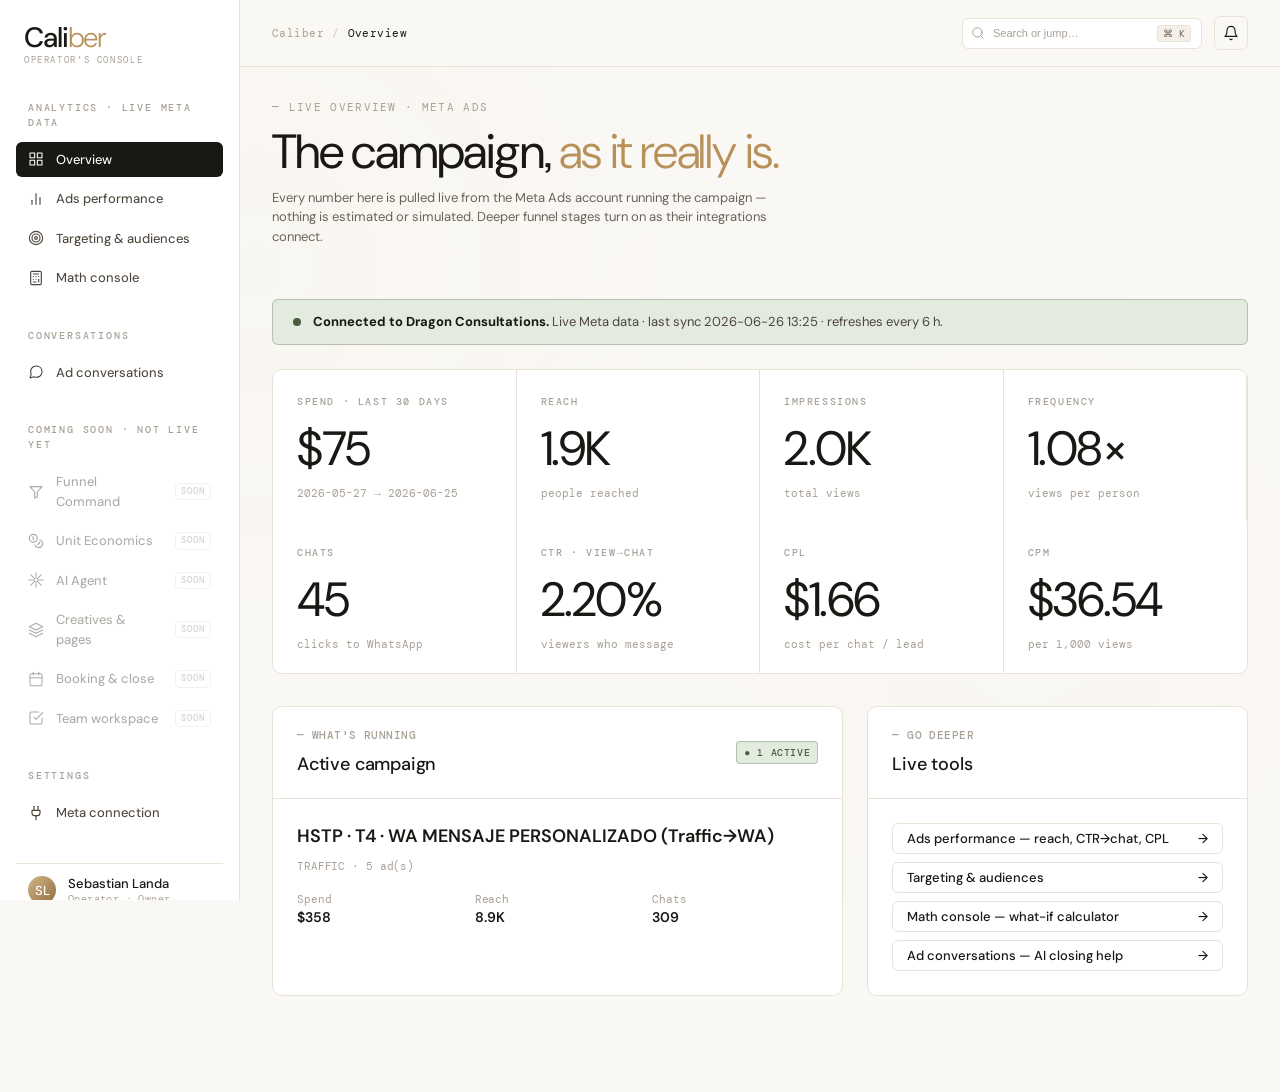
==== commit 6db7ec0a: "Labels: show 'clicks to WhatsApp' vs 'conversations' per campaign objective (chatSrc) — honest view→" ====
--- a/index.html
+++ b/index.html
@@ -105,7 +105,7 @@
     { label: 'Reach',           value: F.compact(w.reach),       sub: 'people reached' },
     { label: 'Impressions',     value: F.compact(w.impressions), sub: 'total views' },
     { label: 'Frequency',       value: freq + '×',               sub: 'views per person' },
-    { label: 'Chats started',   value: F.compact(w.chats || 0),  sub: 'conversations from ads' },
+    { label: 'Chats',           value: F.compact(w.chats || 0),  sub: (w.chatSrc === 'messaging' ? 'conversations from ads' : 'clicks to WhatsApp') },
     { label: 'CTR · view→chat', value: F.pct(w.ctrChat || 0),    sub: 'viewers who message' },
     { label: 'CPL',             value: w.cpl != null ? F.usd(w.cpl) : '—', sub: 'cost per chat / lead' },
     { label: 'CPM',             value: F.usd(w.cpm),             sub: 'per 1,000 views' }
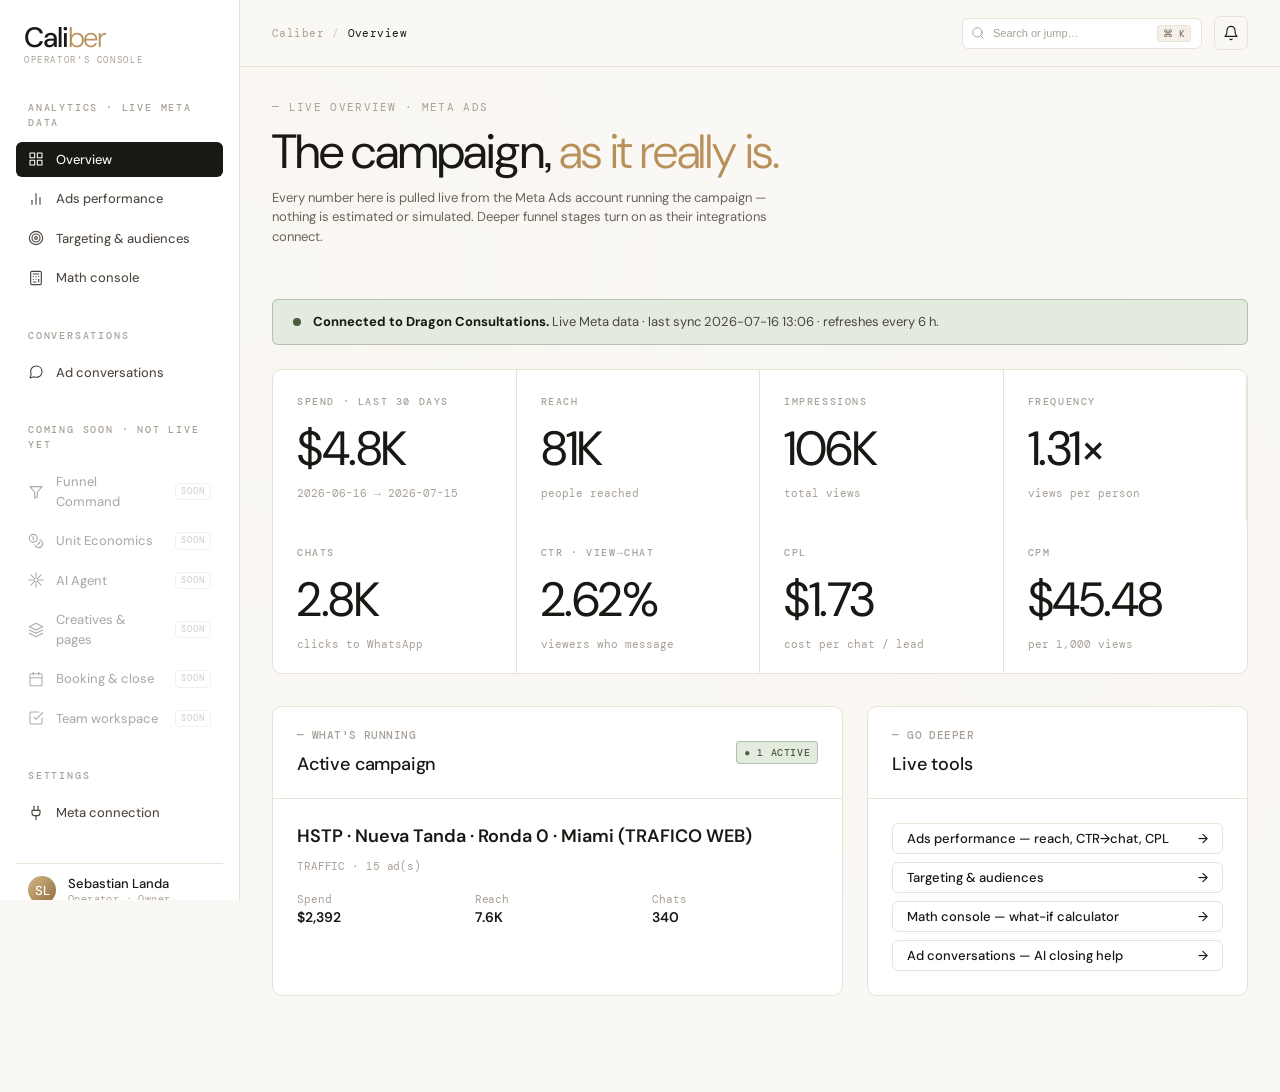
==== commit 9a8210e2: "Perf: carga asíncrona de Google Fonts en todas las páginas (no bloquea render) Co-Authored-By: Claud" ====
--- a/index.html
+++ b/index.html
@@ -7,7 +7,9 @@
 <title>Caliber · Overview</title>
 <link rel="preconnect" href="https://fonts.googleapis.com">
 <link rel="preconnect" href="https://fonts.gstatic.com" crossorigin>
-<link href="https://fonts.googleapis.com/css2?family=DM+Sans:ital,opsz,wght@0,9..40,100..1000;1,9..40,100..1000&family=DM+Mono:ital,wght@0,300;0,400;0,500;1,300;1,400;1,500&display=swap" rel="stylesheet">
+<link rel="preload" as="style" href="https://fonts.googleapis.com/css2?family=DM+Sans:ital,opsz,wght@0,9..40,100..1000;1,9..40,100..1000&family=DM+Mono:ital,wght@0,300;0,400;0,500;1,300;1,400;1,500&display=swap">
+<link rel="stylesheet" href="https://fonts.googleapis.com/css2?family=DM+Sans:ital,opsz,wght@0,9..40,100..1000;1,9..40,100..1000&family=DM+Mono:ital,wght@0,300;0,400;0,500;1,300;1,400;1,500&display=swap" media="print" onload="this.media='all'">
+<noscript><link rel="stylesheet" href="https://fonts.googleapis.com/css2?family=DM+Sans:ital,opsz,wght@0,9..40,100..1000;1,9..40,100..1000&family=DM+Mono:ital,wght@0,300;0,400;0,500;1,300;1,400;1,500&display=swap"></noscript>
 <link rel="stylesheet" href="assets/tokens.css">
 <link rel="stylesheet" href="assets/styles.css">
 </head>
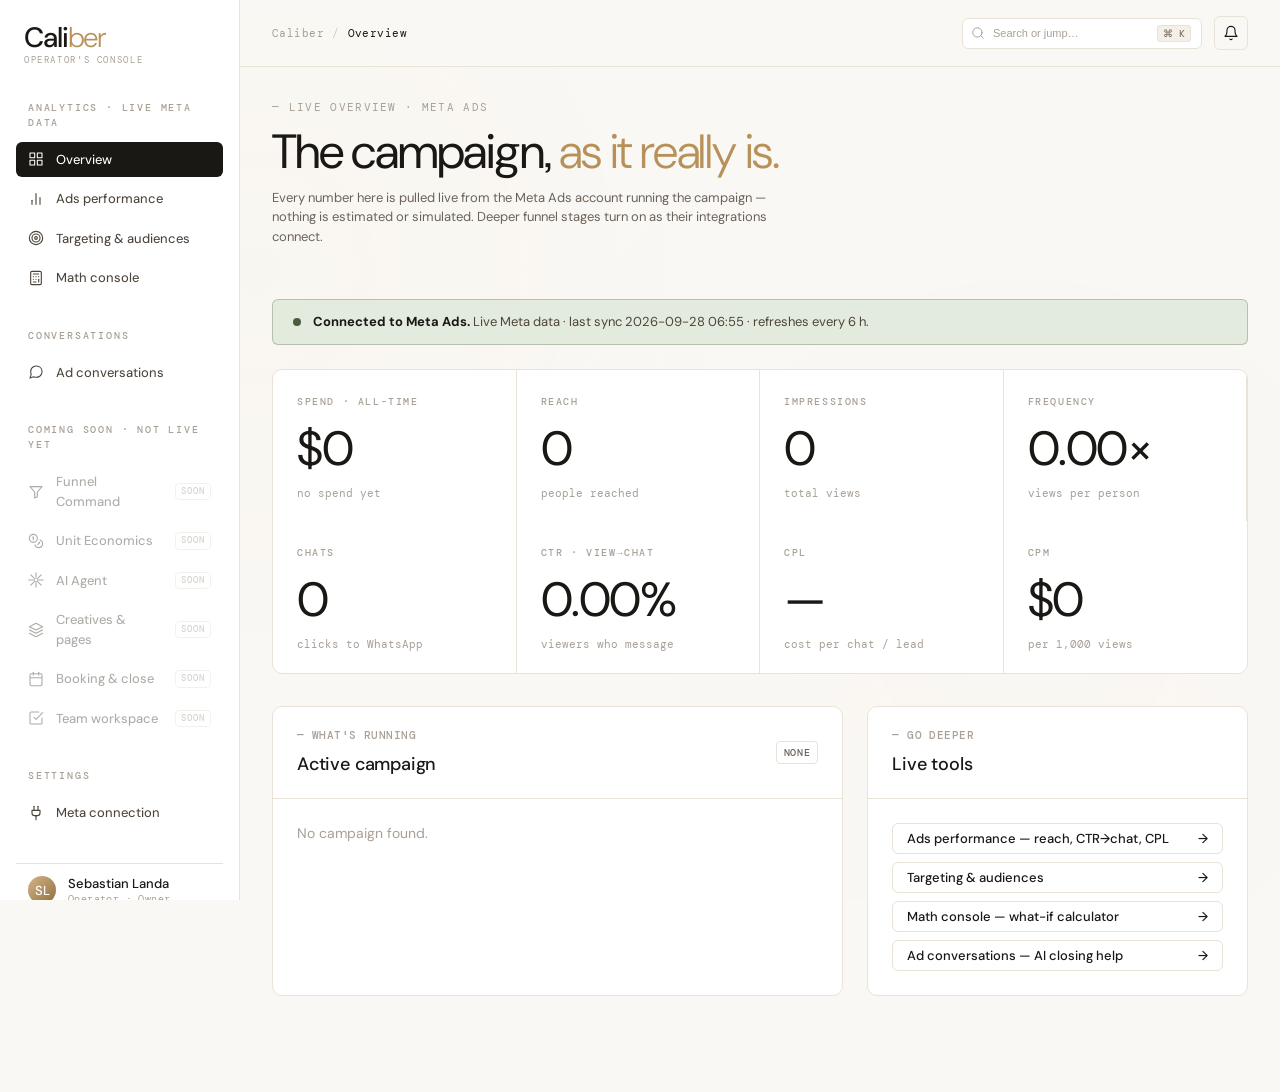
==== commit 874782a0: "Sanear lo que el portal publica El portal se sirve en GitHub Pages, o sea que todo lo que hay en el " ====
--- a/index.html
+++ b/index.html
@@ -2,6 +2,7 @@
 <html lang="en">
 <head>
 <meta charset="UTF-8" />
+  <meta name="robots" content="noindex, nofollow">
 <meta name="viewport" content="width=device-width, initial-scale=1.0" />
 <meta name="caliber-page" content="dashboard|Overview" />
 <title>Caliber · Overview</title>
